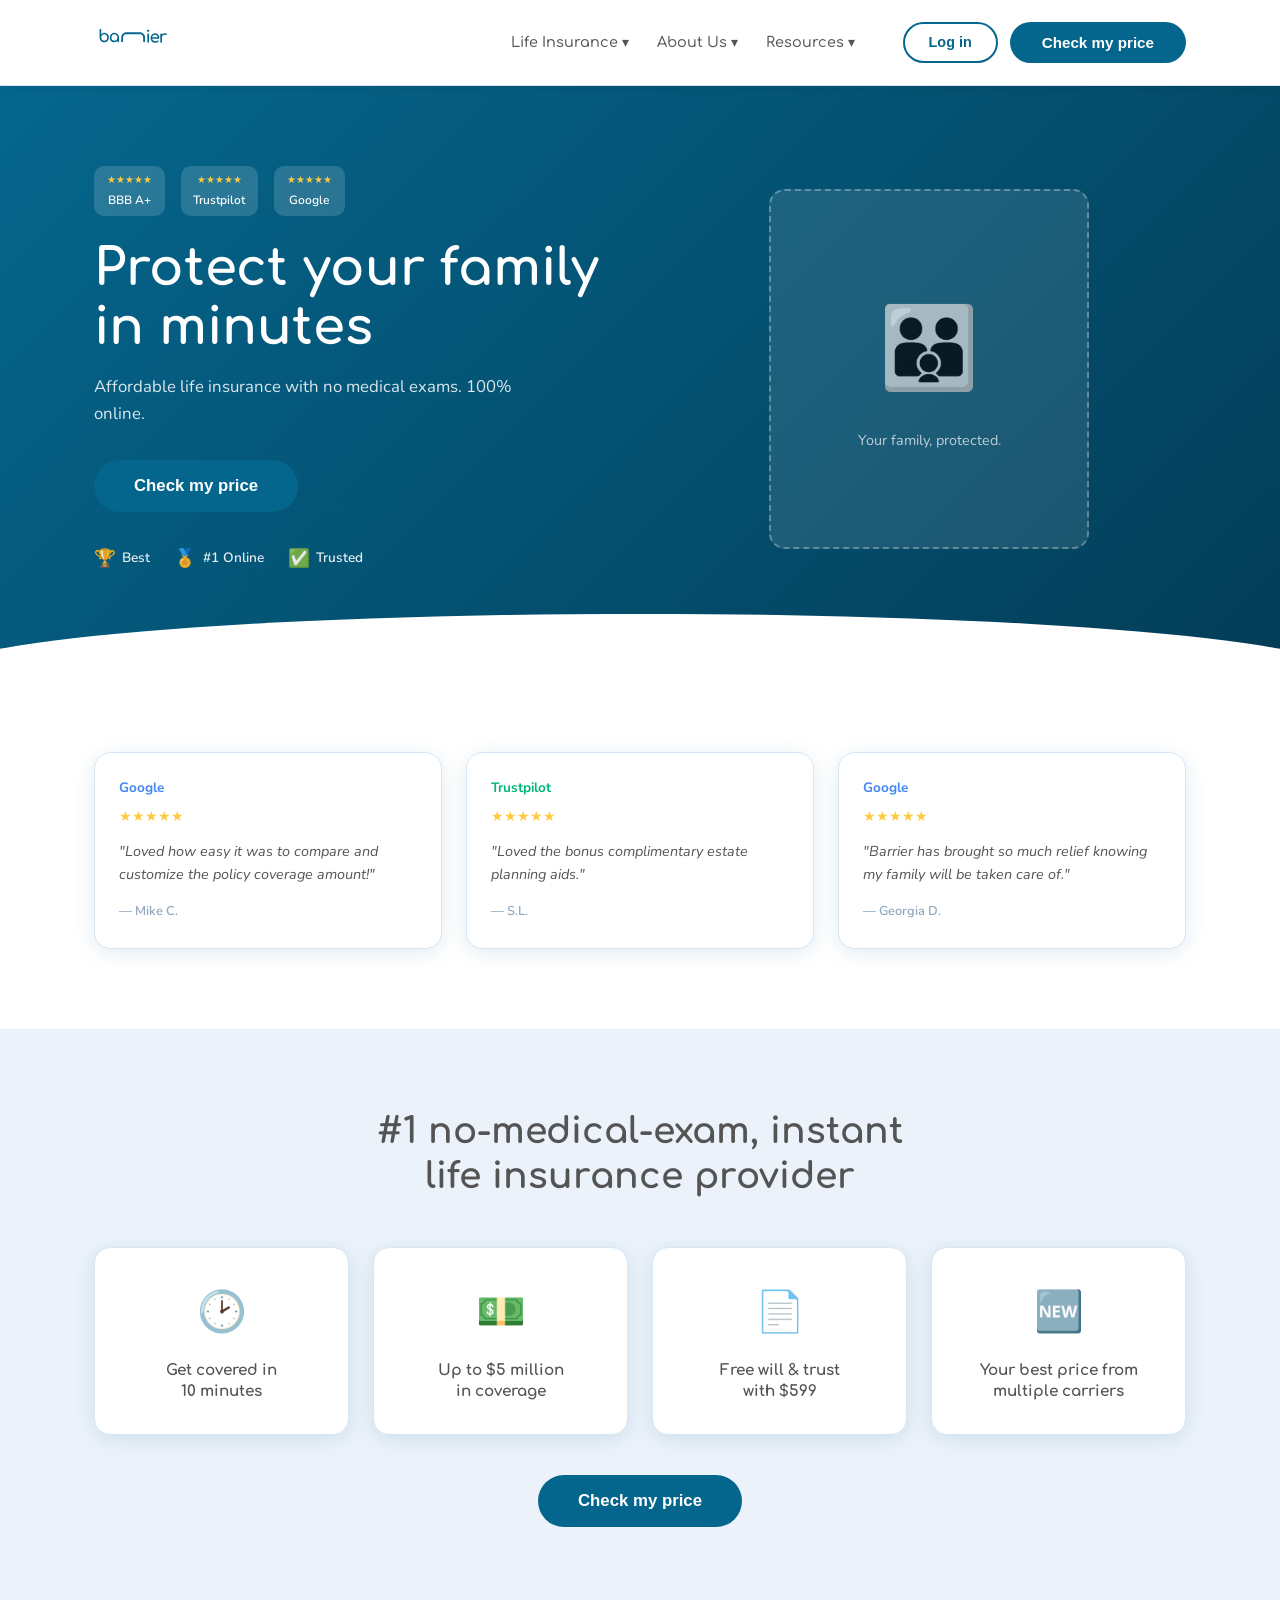
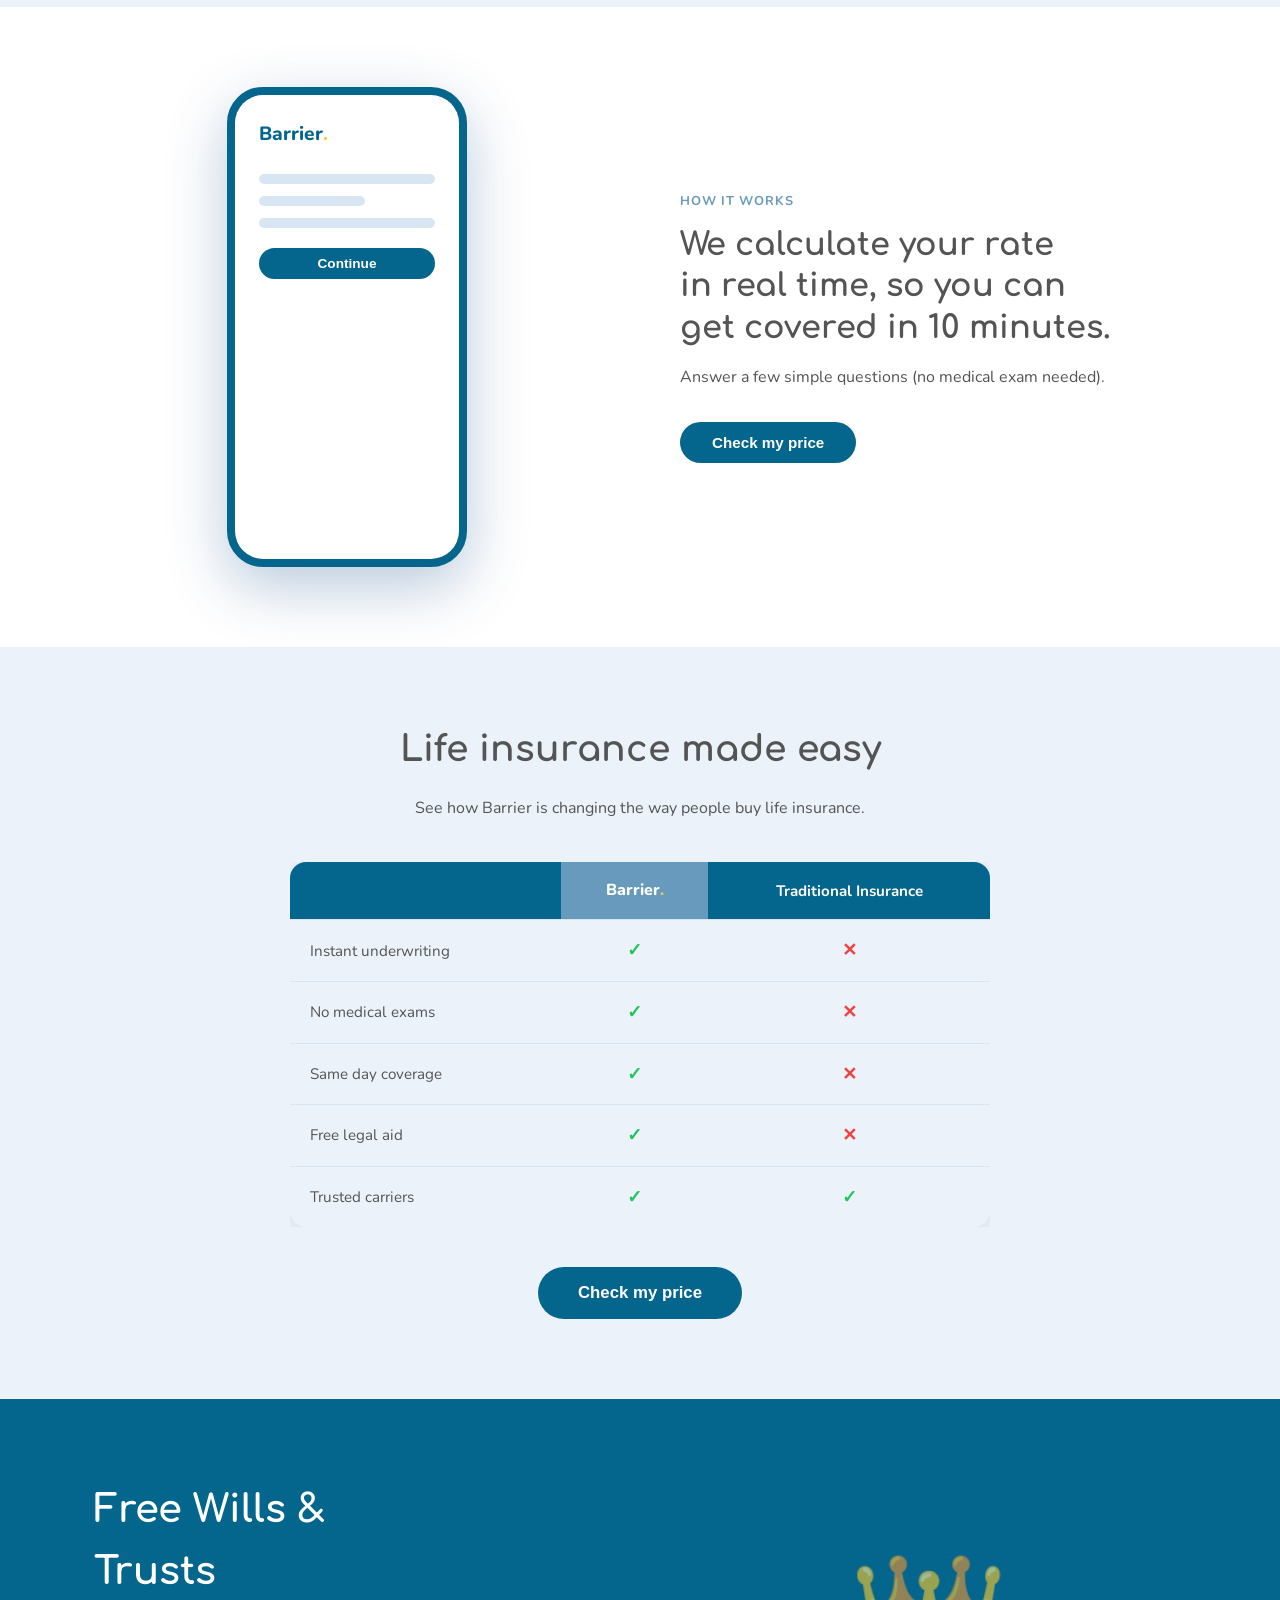
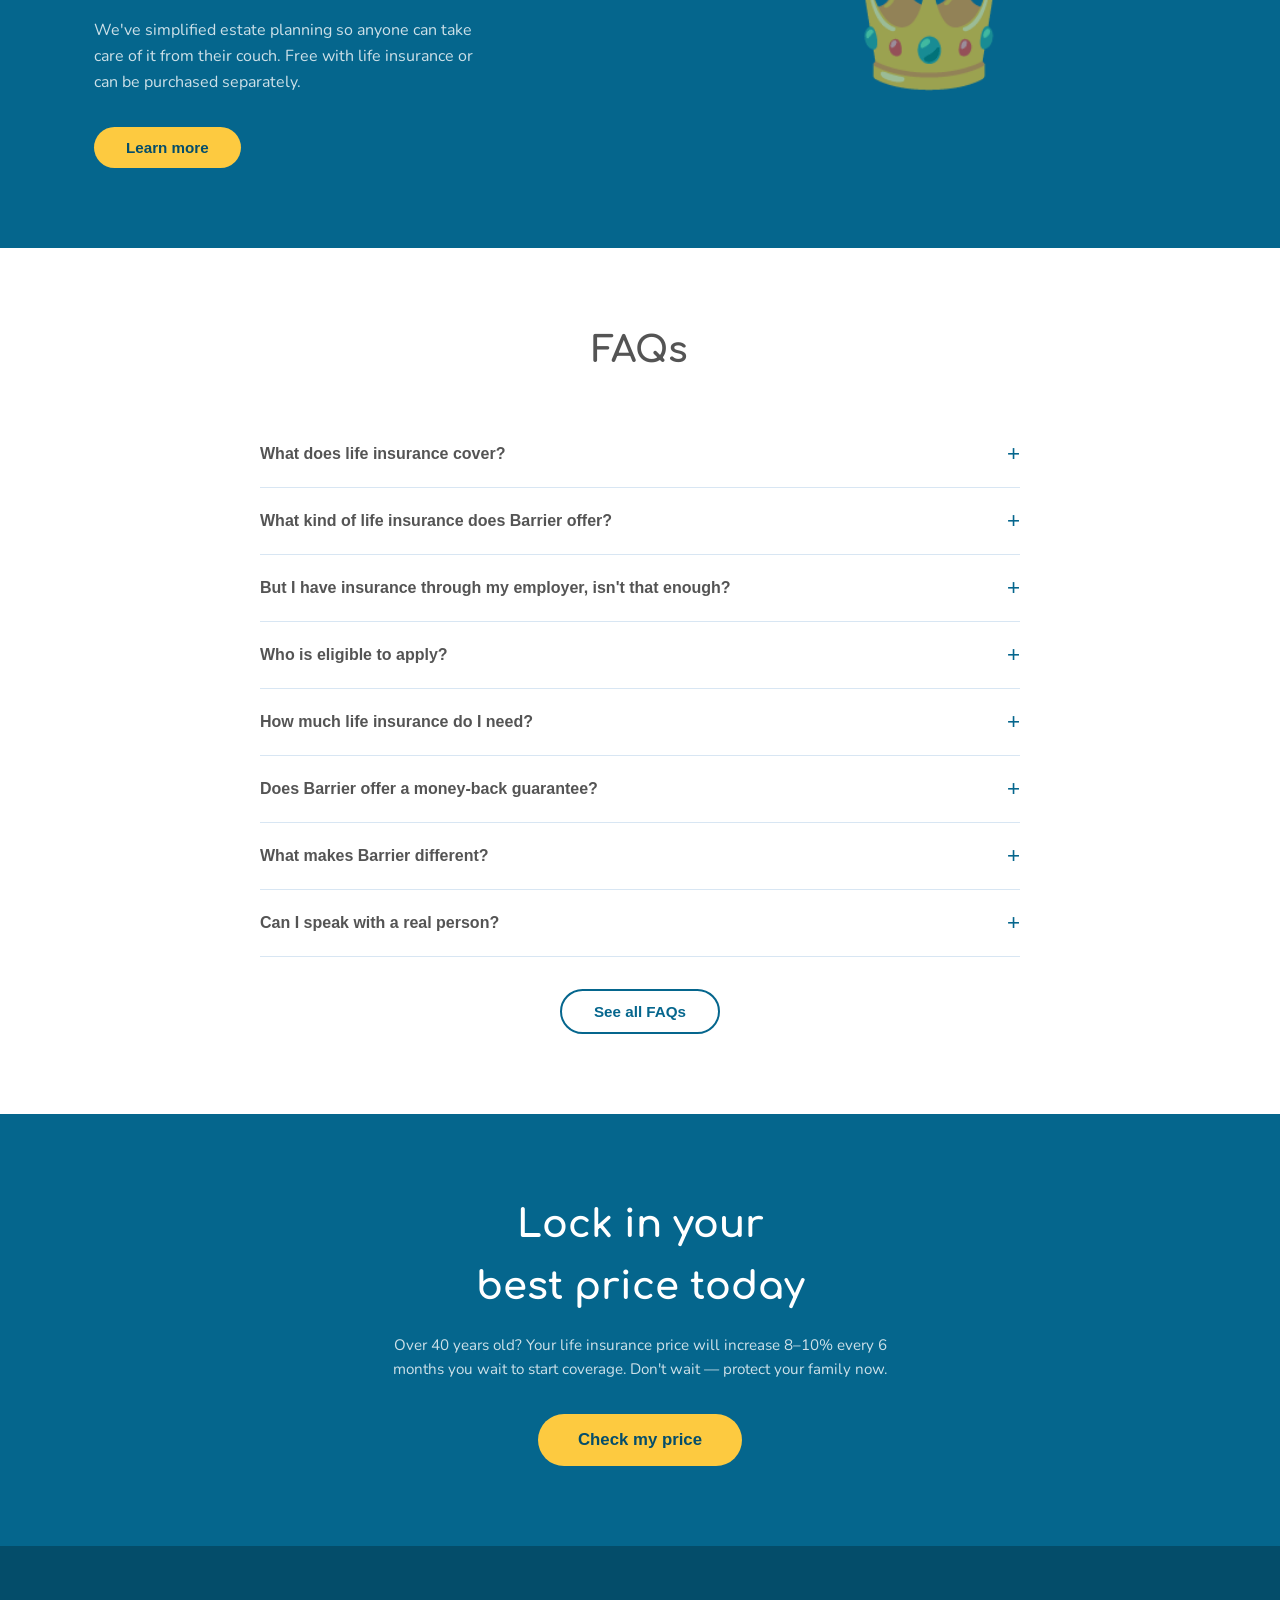
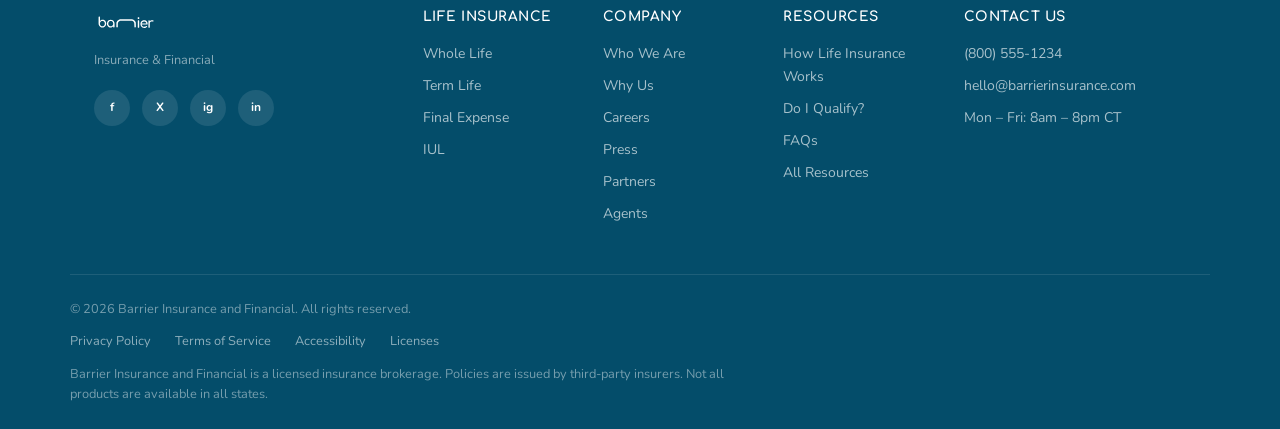
==== index.html @ 15a0f5d9 "Initial commit — Barrier Insurance site with all 4 life insurance pages" ====
<!DOCTYPE html>
<html lang="en">
<head>
  <meta charset="UTF-8" />
  <meta name="viewport" content="width=device-width, initial-scale=1.0" />
  <title>Barrier Insurance and Financial</title>
  <link rel="stylesheet" href="styles.css" />
  <link href="https://fonts.googleapis.com/css2?family=Comfortaa:wght@400;500;600;700&family=Nunito:wght@300;400;500;600;700;800&display=swap" rel="stylesheet" />
</head>
<body>

  <!-- NAV -->
  <header class="nav-wrapper">
    <nav class="nav container">
      <a href="#" class="nav-logo">
        <img src="logo.svg" alt="Barrier Insurance and Financial" class="logo-img" />
      </a>
      <ul class="nav-links">
        <li class="nav-dropdown">
          <a href="#">Life Insurance &#9662;</a>
          <ul class="dropdown-menu">
            <li><a href="whole-life.html">Whole Life</a></li>
            <li><a href="term-life.html">Term Life</a></li>
            <li><a href="final-expense.html">Final Expense</a></li>
            <li><a href="iul.html">IUL</a></li>
          </ul>
        </li>
        <li class="nav-dropdown">
          <a href="#">About Us &#9662;</a>
          <ul class="dropdown-menu">
            <li><a href="#">Who We Are</a></li>
            <li><a href="#">Why Us</a></li>
          </ul>
        </li>
        <li class="nav-dropdown">
          <a href="#">Resources &#9662;</a>
          <ul class="dropdown-menu">
            <li><a href="#">How Life Insurance Works</a></li>
            <li><a href="#">Do I Qualify?</a></li>
            <li><a href="#">All Resources</a></li>
          </ul>
        </li>
      </ul>
      <div class="nav-actions">
        <button class="btn-ghost">Log in</button>
        <button class="btn-primary">Check my price</button>
      </div>
      <button class="nav-hamburger" id="menuToggle" aria-label="Open menu">&#9776;</button>
    </nav>
    <div class="mobile-menu" id="mobileMenu">
      <span class="mobile-section">Life Insurance</span>
      <a href="whole-life.html" class="mobile-sub">Whole Life</a>
      <a href="term-life.html" class="mobile-sub">Term Life</a>
      <a href="final-expense.html" class="mobile-sub">Final Expense</a>
      <a href="iul.html" class="mobile-sub">IUL</a>
      <span class="mobile-section">About Us</span>
      <a href="#" class="mobile-sub">Who We Are</a>
      <a href="#" class="mobile-sub">Why Us</a>
      <span class="mobile-section">Resources</span>
      <a href="#" class="mobile-sub">How Life Insurance Works</a>
      <a href="#" class="mobile-sub">Do I Qualify?</a>
      <a href="#" class="mobile-sub">All Resources</a>
      <a href="#" class="mobile-cta">Check my price</a>
    </div>
  </header>

  <!-- HERO -->
  <section class="hero">
    <div class="container hero-inner">
      <div class="hero-content">
        <div class="trust-badges">
          <div class="badge">
            <span class="badge-stars">&#9733;&#9733;&#9733;&#9733;&#9733;</span>
            <span class="badge-label">BBB A+</span>
          </div>
          <div class="badge">
            <span class="badge-stars">&#9733;&#9733;&#9733;&#9733;&#9733;</span>
            <span class="badge-label">Trustpilot</span>
          </div>
          <div class="badge">
            <span class="badge-stars">&#9733;&#9733;&#9733;&#9733;&#9733;</span>
            <span class="badge-label">Google</span>
          </div>
        </div>
        <h1 class="hero-headline">Protect your family<br />in minutes</h1>
        <p class="hero-sub">Affordable life insurance with no medical exams. 100% online.</p>
        <button class="btn-primary btn-large">Check my price</button>
        <div class="hero-awards">
          <div class="award-item">
            <span class="award-icon">&#127942;</span>
            <span>Best</span>
          </div>
          <div class="award-item">
            <span class="award-icon">&#127941;</span>
            <span>#1 Online</span>
          </div>
          <div class="award-item">
            <span class="award-icon">&#9989;</span>
            <span>Trusted</span>
          </div>
        </div>
      </div>
      <div class="hero-image">
        <div class="hero-img-placeholder">
          <div class="family-icon">&#128106;</div>
          <p>Your family, protected.</p>
        </div>
      </div>
    </div>
  </section>

  <!-- REVIEWS -->
  <section class="reviews section-padded">
    <div class="container reviews-grid">
      <div class="review-card">
        <div class="review-source google">Google</div>
        <div class="review-stars">&#9733;&#9733;&#9733;&#9733;&#9733;</div>
        <p class="review-text">"Loved how easy it was to compare and customize the policy coverage amount!"</p>
        <span class="reviewer">— Mike C.</span>
      </div>
      <div class="review-card">
        <div class="review-source trustpilot">Trustpilot</div>
        <div class="review-stars">&#9733;&#9733;&#9733;&#9733;&#9733;</div>
        <p class="review-text">"Loved the bonus complimentary estate planning aids."</p>
        <span class="reviewer">— S.L.</span>
      </div>
      <div class="review-card">
        <div class="review-source google">Google</div>
        <div class="review-stars">&#9733;&#9733;&#9733;&#9733;&#9733;</div>
        <p class="review-text">"Barrier has brought so much relief knowing my family will be taken care of."</p>
        <span class="reviewer">— Georgia D.</span>
      </div>
    </div>
  </section>

  <!-- VALUE PROP -->
  <section class="value-prop section-padded bg-light">
    <div class="container text-center">
      <h2 class="section-headline">#1 no-medical-exam, instant<br />life insurance provider</h2>
      <div class="features-grid">
        <div class="feature-card">
          <div class="feature-icon">&#128337;</div>
          <h3>Get covered in<br />10 minutes</h3>
        </div>
        <div class="feature-card">
          <div class="feature-icon">&#128181;</div>
          <h3>Up to $5 million<br />in coverage</h3>
        </div>
        <div class="feature-card">
          <div class="feature-icon">&#128196;</div>
          <h3>Free will &amp; trust<br />with $599</h3>
        </div>
        <div class="feature-card">
          <div class="feature-icon">&#127381;</div>
          <h3>Your best price from<br />multiple carriers</h3>
        </div>
      </div>
      <button class="btn-primary btn-large">Check my price</button>
    </div>
  </section>

  <!-- HOW IT WORKS -->
  <section class="how-it-works section-padded">
    <div class="container how-inner">
      <div class="phone-mockup">
        <div class="phone-frame">
          <div class="phone-screen">
            <div class="phone-logo">Barrier<span>.</span></div>
            <div class="phone-form">
              <div class="form-line"></div>
              <div class="form-line short"></div>
              <div class="form-line"></div>
              <button class="phone-btn">Continue</button>
            </div>
          </div>
        </div>
      </div>
      <div class="how-content">
        <p class="how-label">How it works</p>
        <h2>We calculate your rate<br />in real time, so you can<br />get covered in 10 minutes.</h2>
        <p class="how-sub">Answer a few simple questions (no medical exam needed).</p>
        <button class="btn-primary">Check my price</button>
      </div>
    </div>
  </section>

  <!-- COMPARISON TABLE -->
  <section class="comparison section-padded bg-light">
    <div class="container text-center">
      <h2 class="section-headline">Life insurance made easy</h2>
      <p class="section-sub">See how Barrier is changing the way people buy life insurance.</p>
      <div class="table-wrapper">
        <table class="comparison-table">
          <thead>
            <tr>
              <th></th>
              <th class="col-barrier">
                <span class="table-logo">Barrier<span>.</span></span>
              </th>
              <th class="col-traditional">Traditional Insurance</th>
            </tr>
          </thead>
          <tbody>
            <tr>
              <td>Instant underwriting</td>
              <td><span class="check yes">&#10003;</span></td>
              <td><span class="check no">&#10005;</span></td>
            </tr>
            <tr>
              <td>No medical exams</td>
              <td><span class="check yes">&#10003;</span></td>
              <td><span class="check no">&#10005;</span></td>
            </tr>
            <tr>
              <td>Same day coverage</td>
              <td><span class="check yes">&#10003;</span></td>
              <td><span class="check no">&#10005;</span></td>
            </tr>
            <tr>
              <td>Free legal aid</td>
              <td><span class="check yes">&#10003;</span></td>
              <td><span class="check no">&#10005;</span></td>
            </tr>
            <tr>
              <td>Trusted carriers</td>
              <td><span class="check yes">&#10003;</span></td>
              <td><span class="check yes">&#10003;</span></td>
            </tr>
          </tbody>
        </table>
      </div>
      <button class="btn-primary btn-large">Check my price</button>
    </div>
  </section>

  <!-- FREE WILLS & TRUSTS -->
  <section class="wills section-padded bg-dark">
    <div class="container wills-inner">
      <div class="wills-content">
        <h2>Free Wills &amp;<br />Trusts</h2>
        <p>We've simplified estate planning so anyone can take care of it from their couch. Free with life insurance or can be purchased separately.</p>
        <button class="btn-yellow">Learn more</button>
      </div>
      <div class="wills-image">
        <div class="wills-img-placeholder">&#128081;</div>
      </div>
    </div>
  </section>

  <!-- FAQ -->
  <section class="faq section-padded">
    <div class="container">
      <h2 class="section-headline text-center">FAQs</h2>
      <div class="faq-list">
        <div class="faq-item">
          <button class="faq-question" aria-expanded="false">
            What does life insurance cover?
            <span class="faq-icon">+</span>
          </button>
          <div class="faq-answer">
            <p>Life insurance provides a death benefit to your beneficiaries if you pass away during the policy term. It can cover expenses like mortgage payments, childcare, education, and everyday living costs.</p>
          </div>
        </div>
        <div class="faq-item">
          <button class="faq-question" aria-expanded="false">
            What kind of life insurance does Barrier offer?
            <span class="faq-icon">+</span>
          </button>
          <div class="faq-answer">
            <p>Barrier offers term life insurance policies through multiple trusted carriers, giving you competitive rates with no medical exam required.</p>
          </div>
        </div>
        <div class="faq-item">
          <button class="faq-question" aria-expanded="false">
            But I have insurance through my employer, isn't that enough?
            <span class="faq-icon">+</span>
          </button>
          <div class="faq-answer">
            <p>Employer-provided life insurance is a great benefit, but it's typically only 1–2x your salary, which often isn't enough. It also doesn't follow you if you change jobs.</p>
          </div>
        </div>
        <div class="faq-item">
          <button class="faq-question" aria-expanded="false">
            Who is eligible to apply?
            <span class="faq-icon">+</span>
          </button>
          <div class="faq-answer">
            <p>U.S. residents between the ages of 20 and 65 are generally eligible to apply. Eligibility may vary depending on the carrier and state.</p>
          </div>
        </div>
        <div class="faq-item">
          <button class="faq-question" aria-expanded="false">
            How much life insurance do I need?
            <span class="faq-icon">+</span>
          </button>
          <div class="faq-answer">
            <p>A common rule of thumb is 10–12x your annual income. However, your specific needs depend on your debts, dependents, and financial goals. Our tool helps you calculate the right amount.</p>
          </div>
        </div>
        <div class="faq-item">
          <button class="faq-question" aria-expanded="false">
            Does Barrier offer a money-back guarantee?
            <span class="faq-icon">+</span>
          </button>
          <div class="faq-answer">
            <p>Yes. Most policies include a 30-day free look period. If you're not satisfied, you can cancel for a full refund of any premiums paid.</p>
          </div>
        </div>
        <div class="faq-item">
          <button class="faq-question" aria-expanded="false">
            What makes Barrier different?
            <span class="faq-icon">+</span>
          </button>
          <div class="faq-answer">
            <p>We're an independent brokerage, which means we shop multiple carriers to find you the best rate — not just one company's offering. We also provide free wills and estate planning resources.</p>
          </div>
        </div>
        <div class="faq-item">
          <button class="faq-question" aria-expanded="false">
            Can I speak with a real person?
            <span class="faq-icon">+</span>
          </button>
          <div class="faq-answer">
            <p>Absolutely. Our licensed agents are available by phone, email, or chat to walk you through your options at no cost.</p>
          </div>
        </div>
      </div>
      <div class="text-center" style="margin-top:2rem">
        <button class="btn-outline">See all FAQs</button>
      </div>
    </div>
  </section>

  <!-- FINAL CTA -->
  <section class="final-cta section-padded bg-dark">
    <div class="container text-center">
      <h2>Lock in your<br />best price today</h2>
      <p>Over 40 years old? Your life insurance price will increase 8–10% every 6 months you wait to start coverage. Don't wait — protect your family now.</p>
      <button class="btn-yellow btn-large">Check my price</button>
    </div>
  </section>

  <!-- FOOTER -->
  <footer class="footer">
    <div class="container footer-grid">
      <div class="footer-col footer-brand">
        <img src="logo.svg" alt="Barrier Insurance and Financial" class="footer-logo" />
        <p class="footer-tagline">Insurance &amp; Financial</p>
        <div class="footer-social">
          <a href="#" aria-label="Facebook">f</a>
          <a href="#" aria-label="Twitter">X</a>
          <a href="#" aria-label="Instagram">ig</a>
          <a href="#" aria-label="LinkedIn">in</a>
        </div>
      </div>
      <div class="footer-col">
        <h4>Life Insurance</h4>
        <ul>
          <li><a href="whole-life.html">Whole Life</a></li>
          <li><a href="term-life.html">Term Life</a></li>
          <li><a href="final-expense.html">Final Expense</a></li>
          <li><a href="iul.html">IUL</a></li>
        </ul>
      </div>
      <div class="footer-col">
        <h4>Company</h4>
        <ul>
          <li><a href="#">Who We Are</a></li>
          <li><a href="#">Why Us</a></li>
          <li><a href="#">Careers</a></li>
          <li><a href="#">Press</a></li>
          <li><a href="#">Partners</a></li>
          <li><a href="#">Agents</a></li>
        </ul>
      </div>
      <div class="footer-col">
        <h4>Resources</h4>
        <ul>
          <li><a href="#">How Life Insurance Works</a></li>
          <li><a href="#">Do I Qualify?</a></li>
          <li><a href="#">FAQs</a></li>
          <li><a href="#">All Resources</a></li>
        </ul>
      </div>
      <div class="footer-col">
        <h4>Contact Us</h4>
        <ul>
          <li><a href="tel:+18005551234">(800) 555-1234</a></li>
          <li><a href="mailto:hello@barrierinsurance.com">hello@barrierinsurance.com</a></li>
          <li>Mon – Fri: 8am – 8pm CT</li>
        </ul>
      </div>
    </div>
    <div class="footer-legal container">
      <p>&copy; 2026 Barrier Insurance and Financial. All rights reserved.</p>
      <div class="footer-legal-links">
        <a href="#">Privacy Policy</a>
        <a href="#">Terms of Service</a>
        <a href="#">Accessibility</a>
        <a href="#">Licenses</a>
      </div>
      <p class="legal-disclaimer">Barrier Insurance and Financial is a licensed insurance brokerage. Policies are issued by third-party insurers. Not all products are available in all states.</p>
    </div>
  </footer>

  <script src="script.js"></script>
</body>
</html>
---- styles.css ----
/* ============================================================
   BARRIER INSURANCE & FINANCIAL — Main Stylesheet
   Colors: Blue (#1B4F8A primary), Yellow (#F5C200 accent)
   Replace hex values below once final brand colors are confirmed
   ============================================================ */

:root {
  --blue-primary: #05668d;   /* dark teal — primary brand blue */
  --blue-light:   #689abd;   /* medium blue — secondary/accents */
  --blue-dark:    #044d6a;   /* darkened teal for hover states */
  --yellow:       #fdca40;   /* brand gold/yellow */
  --yellow-dark:  #e0b030;   /* darkened yellow for hover */
  --charcoal:     #545454;   /* body text / dark UI elements */
  --white:        #FFFFFF;
  --off-white:    #ebf2fa;   /* brand light background */
  --gray-light:   #d8e6f3;
  --gray-mid:     #8fa8c0;
  --text-dark:    #545454;   /* use brand charcoal for headings */
  --text-body:    #545454;
  --shadow:       0 4px 20px rgba(5,102,141,0.12);
  --radius:       10px;
  --radius-lg:    16px;
}

*, *::before, *::after { box-sizing: border-box; margin: 0; padding: 0; }

html { scroll-behavior: smooth; }

body {
  font-family: 'Nunito', sans-serif;
  color: var(--text-dark);
  background: var(--white);
  line-height: 1.6;
}

h1, h2, h3, h4, h5, h6,
.logo-text, .hero-headline, .section-headline,
.how-content h2, .wills-content h2, .final-cta h2,
.nav-links a, .feature-card h3 {
  font-family: 'Comfortaa', sans-serif;
}

.container {
  max-width: 1140px;
  margin: 0 auto;
  padding: 0 1.5rem;
}

.section-padded { padding: 80px 0; }
.text-center { text-align: center; }
.bg-light { background: var(--off-white); }
.bg-dark  { background: var(--blue-primary); color: var(--white); }

/* ---- BUTTONS ---- */
.btn-primary {
  background: var(--blue-primary);
  color: var(--white);
  border: none;
  border-radius: 50px;
  padding: 0.75rem 2rem;
  font-size: 0.95rem;
  font-weight: 600;
  cursor: pointer;
  transition: background 0.2s, transform 0.1s;
}
.btn-primary:hover { background: var(--blue-dark); transform: translateY(-1px); }

.btn-yellow {
  background: var(--yellow);
  color: var(--blue-dark);
  border: none;
  border-radius: 50px;
  padding: 0.75rem 2rem;
  font-size: 0.95rem;
  font-weight: 700;
  cursor: pointer;
  transition: background 0.2s, transform 0.1s;
}
.btn-yellow:hover { background: var(--yellow-dark); transform: translateY(-1px); }

.btn-ghost {
  background: transparent;
  color: var(--blue-primary);
  border: 2px solid var(--blue-primary);
  border-radius: 50px;
  padding: 0.65rem 1.5rem;
  font-size: 0.9rem;
  font-weight: 600;
  cursor: pointer;
  transition: all 0.2s;
}
.btn-ghost:hover { background: var(--blue-primary); color: var(--white); }

.btn-outline {
  background: transparent;
  color: var(--blue-primary);
  border: 2px solid var(--blue-primary);
  border-radius: 50px;
  padding: 0.75rem 2rem;
  font-size: 0.95rem;
  font-weight: 600;
  cursor: pointer;
  transition: all 0.2s;
}
.btn-outline:hover { background: var(--blue-primary); color: var(--white); }

.btn-large { padding: 1rem 2.5rem; font-size: 1.05rem; }

/* ---- NAV ---- */
.nav-wrapper {
  position: sticky;
  top: 0;
  z-index: 100;
  background: var(--white);
  border-bottom: 1px solid var(--gray-light);
  box-shadow: 0 2px 8px rgba(0,0,0,0.06);
}

.nav {
  display: flex;
  align-items: center;
  gap: 2rem;
  padding-top: 1rem;
  padding-bottom: 1rem;
}

.nav-logo { text-decoration: none; }

.logo-text {
  font-size: 1.5rem;
  font-weight: 800;
  color: var(--blue-primary);
  letter-spacing: -0.5px;
}
.logo-accent { color: var(--yellow); }
.logo-img {
  height: 44px;
  width: auto;
  /* SVG viewBox is wide; crop to just the logo content area */
  object-fit: contain;
}
.footer-logo {
  height: 36px;
  width: auto;
  /* Make white-on-dark visible: invert to white */
  filter: brightness(0) invert(1);
  margin-bottom: 0.5rem;
  display: block;
}

.nav-links {
  display: flex;
  list-style: none;
  gap: 1.75rem;
  margin-left: auto;
}
.nav-links a {
  text-decoration: none;
  color: var(--text-body);
  font-size: 0.9rem;
  font-weight: 500;
  transition: color 0.2s;
}
.nav-links a:hover { color: var(--blue-primary); }

/* Dropdown */
.nav-dropdown { position: relative; }
.dropdown-menu {
  display: none;
  position: absolute;
  top: calc(100% + 10px);
  left: 0;
  background: var(--white);
  border: 1px solid var(--gray-light);
  border-radius: var(--radius);
  box-shadow: 0 8px 24px rgba(5,102,141,0.12);
  min-width: 210px;
  list-style: none;
  padding: 0.5rem 0;
  z-index: 200;
}
.dropdown-menu li a {
  display: block;
  padding: 0.65rem 1.25rem;
  font-size: 0.875rem;
  color: var(--text-dark);
  white-space: nowrap;
}
.dropdown-menu li a:hover {
  background: var(--off-white);
  color: var(--blue-primary);
}
.nav-dropdown:hover .dropdown-menu { display: block; }

.nav-actions {
  display: flex;
  gap: 0.75rem;
  align-items: center;
  margin-left: 1rem;
}

.nav-hamburger {
  display: none;
  background: none;
  border: none;
  font-size: 1.5rem;
  cursor: pointer;
  color: var(--blue-primary);
  margin-left: auto;
}

.mobile-menu {
  display: none;
  flex-direction: column;
  background: var(--white);
  padding: 1rem 1.5rem;
  border-top: 1px solid var(--gray-light);
}
.mobile-menu.open { display: flex; }
.mobile-menu a {
  padding: 0.65rem 0;
  text-decoration: none;
  color: var(--text-dark);
  font-weight: 500;
  border-bottom: 1px solid var(--gray-light);
}
.mobile-section {
  display: block;
  padding: 0.75rem 0 0.25rem;
  font-size: 0.75rem;
  font-weight: 700;
  text-transform: uppercase;
  letter-spacing: 0.8px;
  color: var(--blue-primary);
}
.mobile-sub {
  padding-left: 0.75rem !important;
  font-size: 0.9rem !important;
  color: var(--charcoal) !important;
}
.mobile-menu .mobile-cta {
  background: var(--blue-primary);
  color: var(--white);
  text-align: center;
  border-radius: 50px;
  margin-top: 1rem;
  padding: 0.75rem;
  border-bottom: none;
}

/* ---- HERO ---- */
.hero {
  background: linear-gradient(135deg, var(--blue-primary) 0%, #033d57 100%);
  color: var(--white);
  padding: 80px 0 100px;
  position: relative;
  overflow: hidden;
}
.hero::after {
  content: '';
  position: absolute;
  bottom: -2px;
  left: 0; right: 0;
  height: 60px;
  background: var(--white);
  clip-path: ellipse(55% 100% at 50% 100%);
}

.hero-inner {
  display: grid;
  grid-template-columns: 1fr 1fr;
  gap: 4rem;
  align-items: center;
}

.trust-badges {
  display: flex;
  gap: 1rem;
  margin-bottom: 1.5rem;
}
.badge {
  background: rgba(255,255,255,0.15);
  border-radius: var(--radius);
  padding: 0.4rem 0.8rem;
  display: flex;
  flex-direction: column;
  align-items: center;
  font-size: 0.75rem;
}
.badge-stars { color: var(--yellow); font-size: 0.65rem; }
.badge-label { font-weight: 600; margin-top: 2px; }

.hero-headline {
  font-size: clamp(2rem, 4vw, 3.25rem);
  font-weight: 800;
  line-height: 1.15;
  margin-bottom: 1rem;
}
.hero-sub {
  font-size: 1.05rem;
  color: rgba(255,255,255,0.85);
  margin-bottom: 2rem;
  max-width: 420px;
}

.hero-awards {
  display: flex;
  gap: 1.5rem;
  margin-top: 2rem;
  flex-wrap: wrap;
}
.award-item {
  display: flex;
  align-items: center;
  gap: 0.4rem;
  font-size: 0.85rem;
  font-weight: 600;
  color: rgba(255,255,255,0.9);
}
.award-icon { font-size: 1.1rem; }

.hero-image { display: flex; justify-content: center; }
.hero-img-placeholder {
  width: 320px;
  height: 360px;
  background: rgba(255,255,255,0.1);
  border-radius: var(--radius-lg);
  display: flex;
  flex-direction: column;
  align-items: center;
  justify-content: center;
  border: 2px dashed rgba(255,255,255,0.3);
  gap: 1rem;
  color: rgba(255,255,255,0.7);
  font-size: 0.9rem;
}
.family-icon { font-size: 5rem; }

/* ---- REVIEWS ---- */
.reviews-grid {
  display: grid;
  grid-template-columns: repeat(3, 1fr);
  gap: 1.5rem;
}
.review-card {
  background: var(--white);
  border: 1px solid var(--gray-light);
  border-radius: var(--radius-lg);
  padding: 1.5rem;
  box-shadow: var(--shadow);
  transition: transform 0.2s;
}
.review-card:hover { transform: translateY(-3px); }

.review-source {
  font-size: 0.85rem;
  font-weight: 700;
  margin-bottom: 0.4rem;
}
.review-source.google { color: #4285F4; }
.review-source.trustpilot { color: #00B67A; }

.review-stars { color: var(--yellow); font-size: 0.9rem; margin-bottom: 0.75rem; }
.review-text { font-size: 0.9rem; color: var(--text-body); margin-bottom: 0.75rem; font-style: italic; }
.reviewer { font-size: 0.8rem; color: var(--gray-mid); font-weight: 600; }

/* ---- VALUE PROP ---- */
.section-headline {
  font-size: clamp(1.6rem, 3vw, 2.25rem);
  font-weight: 800;
  color: var(--text-dark);
  margin-bottom: 3rem;
  line-height: 1.25;
}
.section-sub {
  color: var(--text-body);
  font-size: 1rem;
  margin-bottom: 2.5rem;
  margin-top: -1.5rem;
}

.features-grid {
  display: grid;
  grid-template-columns: repeat(4, 1fr);
  gap: 1.5rem;
  margin-bottom: 2.5rem;
}
.feature-card {
  background: var(--white);
  border: 1px solid var(--gray-light);
  border-radius: var(--radius-lg);
  padding: 2rem 1.25rem;
  text-align: center;
  box-shadow: var(--shadow);
  transition: transform 0.2s, box-shadow 0.2s;
}
.feature-card:hover {
  transform: translateY(-4px);
  box-shadow: 0 8px 30px rgba(27,79,138,0.18);
}
.feature-icon { font-size: 2.5rem; margin-bottom: 1rem; }
.feature-card h3 { font-size: 0.95rem; font-weight: 700; color: var(--text-dark); line-height: 1.4; }

/* ---- HOW IT WORKS ---- */
.how-inner {
  display: grid;
  grid-template-columns: 1fr 1fr;
  gap: 5rem;
  align-items: center;
}

.phone-frame {
  width: 240px;
  height: 480px;
  background: var(--blue-dark);
  border-radius: 36px;
  border: 8px solid var(--blue-primary);
  display: flex;
  align-items: center;
  justify-content: center;
  margin: 0 auto;
  box-shadow: 0 20px 60px rgba(27,79,138,0.3);
}
.phone-screen {
  width: 100%;
  height: 100%;
  background: var(--white);
  border-radius: 28px;
  padding: 1.5rem;
  display: flex;
  flex-direction: column;
  gap: 1rem;
}
.phone-logo {
  font-size: 1.2rem;
  font-weight: 800;
  color: var(--blue-primary);
}
.phone-logo span { color: var(--yellow); }

.phone-form { display: flex; flex-direction: column; gap: 0.75rem; margin-top: 0.5rem; }
.form-line {
  height: 10px;
  background: var(--gray-light);
  border-radius: 6px;
  width: 100%;
}
.form-line.short { width: 60%; }
.phone-btn {
  background: var(--blue-primary);
  color: var(--white);
  border: none;
  border-radius: 50px;
  padding: 0.5rem;
  font-size: 0.85rem;
  font-weight: 600;
  cursor: default;
  margin-top: 0.5rem;
}

.how-label {
  font-size: 0.8rem;
  font-weight: 700;
  text-transform: uppercase;
  letter-spacing: 1px;
  color: var(--blue-light);
  margin-bottom: 0.75rem;
}
.how-content h2 {
  font-size: clamp(1.4rem, 2.5vw, 2rem);
  font-weight: 800;
  line-height: 1.3;
  color: var(--text-dark);
  margin-bottom: 1rem;
}
.how-sub {
  color: var(--text-body);
  margin-bottom: 2rem;
}

/* ---- COMPARISON TABLE ---- */
.table-wrapper {
  max-width: 700px;
  margin: 0 auto 2.5rem;
  overflow-x: auto;
}
.comparison-table {
  width: 100%;
  border-collapse: collapse;
  border-radius: var(--radius-lg);
  overflow: hidden;
  box-shadow: var(--shadow);
}
.comparison-table th, .comparison-table td {
  padding: 1rem 1.25rem;
  text-align: center;
  border-bottom: 1px solid var(--gray-light);
}
.comparison-table th { background: var(--blue-primary); color: var(--white); font-weight: 700; font-size: 0.95rem; }
.comparison-table td:first-child { text-align: left; color: var(--text-body); font-size: 0.95rem; }
.comparison-table tr:last-child td { border-bottom: none; }
.comparison-table tr:nth-child(even) { background: var(--off-white); }

.col-barrier { background: var(--blue-light) !important; }
.table-logo { font-weight: 800; font-size: 1rem; }
.table-logo span { color: var(--yellow); }

.check { font-size: 1.1rem; font-weight: 700; }
.check.yes { color: #22C55E; }
.check.no  { color: #EF4444; }

/* ---- WILLS ---- */
.wills-inner {
  display: grid;
  grid-template-columns: 1fr 1fr;
  gap: 4rem;
  align-items: center;
}
.wills-content h2 {
  font-size: clamp(1.75rem, 3vw, 2.5rem);
  font-weight: 800;
  margin-bottom: 1rem;
}
.wills-content p { color: rgba(255,255,255,0.8); margin-bottom: 2rem; max-width: 400px; }
.wills-img-placeholder {
  font-size: 8rem;
  text-align: center;
  opacity: 0.6;
}

/* ---- FAQ ---- */
.faq-list { max-width: 760px; margin: 0 auto; }
.faq-item {
  border-bottom: 1px solid var(--gray-light);
}
.faq-question {
  width: 100%;
  text-align: left;
  background: none;
  border: none;
  padding: 1.25rem 0;
  font-size: 1rem;
  font-weight: 600;
  color: var(--text-dark);
  cursor: pointer;
  display: flex;
  justify-content: space-between;
  align-items: center;
  transition: color 0.2s;
}
.faq-question:hover { color: var(--blue-primary); }
.faq-icon {
  font-size: 1.4rem;
  font-weight: 300;
  color: var(--blue-primary);
  transition: transform 0.3s;
  flex-shrink: 0;
}
.faq-question[aria-expanded="true"] .faq-icon { transform: rotate(45deg); }
.faq-answer {
  max-height: 0;
  overflow: hidden;
  transition: max-height 0.3s ease, padding 0.3s;
}
.faq-answer.open {
  max-height: 200px;
  padding-bottom: 1.25rem;
}
.faq-answer p { color: var(--text-body); font-size: 0.95rem; }

/* ---- FINAL CTA ---- */
.final-cta h2 {
  font-size: clamp(1.75rem, 3vw, 2.5rem);
  font-weight: 800;
  margin-bottom: 1rem;
}
.final-cta p {
  color: rgba(255,255,255,0.8);
  max-width: 540px;
  margin: 0 auto 2rem;
  font-size: 0.95rem;
}

/* ---- FOOTER ---- */
.footer {
  background: var(--blue-dark);
  color: rgba(255,255,255,0.75);
  padding: 60px 0 0;
}
.footer-grid {
  display: grid;
  grid-template-columns: 2fr 1fr 1fr 1fr 1.5fr;
  gap: 2rem;
  padding-bottom: 3rem;
}
.footer-brand .logo-text { font-size: 1.4rem; display: block; margin-bottom: 0.4rem; }
.footer-tagline { font-size: 0.8rem; margin-bottom: 1.25rem; opacity: 0.7; }

.footer-social { display: flex; gap: 0.75rem; }
.footer-social a {
  width: 36px; height: 36px;
  background: rgba(255,255,255,0.1);
  border-radius: 50%;
  display: flex; align-items: center; justify-content: center;
  text-decoration: none;
  color: var(--white);
  font-size: 0.75rem;
  font-weight: 700;
  transition: background 0.2s;
}
.footer-social a:hover { background: var(--yellow); color: var(--blue-dark); }

.footer-col h4 {
  color: var(--white);
  font-size: 0.85rem;
  font-weight: 700;
  text-transform: uppercase;
  letter-spacing: 0.5px;
  margin-bottom: 1rem;
}
.footer-col ul { list-style: none; display: flex; flex-direction: column; gap: 0.6rem; }
.footer-col ul li, .footer-col ul a {
  font-size: 0.875rem;
  color: rgba(255,255,255,0.65);
  text-decoration: none;
  transition: color 0.2s;
}
.footer-col ul a:hover { color: var(--yellow); }

.footer-legal {
  border-top: 1px solid rgba(255,255,255,0.1);
  padding: 1.5rem 0;
  display: flex;
  flex-direction: column;
  gap: 0.75rem;
  font-size: 0.8rem;
  color: rgba(255,255,255,0.45);
}
.footer-legal-links { display: flex; gap: 1.5rem; flex-wrap: wrap; }
.footer-legal-links a { color: rgba(255,255,255,0.55); text-decoration: none; }
.footer-legal-links a:hover { color: var(--yellow); }
.legal-disclaimer { max-width: 700px; line-height: 1.6; }

/* ============================================================
   ARTICLE / INNER PAGES
   ============================================================ */

.breadcrumb {
  padding: 0.85rem 0;
  font-size: 0.8rem;
  color: var(--gray-mid);
  border-bottom: 1px solid var(--gray-light);
  background: var(--white);
}
.breadcrumb a { color: var(--blue-primary); text-decoration: none; }
.breadcrumb a:hover { text-decoration: underline; }
.breadcrumb .sep { margin: 0 0.4rem; }

.article-hero {
  background: var(--off-white);
  padding: 52px 0 0;
  overflow: hidden;
}
.article-hero-inner {
  display: grid;
  grid-template-columns: 1fr 1fr;
  gap: 3rem;
  align-items: end;
}
.article-hero-content { padding-bottom: 48px; }
.article-hero-content h1 {
  font-size: clamp(1.75rem, 3vw, 2.6rem);
  font-weight: 800;
  color: var(--text-dark);
  line-height: 1.2;
  margin-bottom: 0.85rem;
}
.article-hero-content p {
  font-size: 1rem;
  color: var(--text-body);
  max-width: 480px;
  line-height: 1.65;
}
.article-hero-img {
  height: 300px;
  background: linear-gradient(135deg, var(--blue-light) 0%, var(--blue-primary) 100%);
  border-radius: var(--radius-lg) var(--radius-lg) 0 0;
  display: flex;
  align-items: center;
  justify-content: center;
  font-size: 6rem;
}

.article-layout {
  display: grid;
  grid-template-columns: 260px 1fr;
  gap: 3rem;
  align-items: start;
  padding: 48px 0 80px;
}

.toc-sidebar { position: sticky; top: 80px; }
.toc-box {
  background: var(--off-white);
  border: 1px solid var(--gray-light);
  border-radius: var(--radius-lg);
  padding: 1.5rem;
}
.toc-box h4 {
  font-size: 0.75rem;
  font-weight: 700;
  text-transform: uppercase;
  letter-spacing: 0.9px;
  color: var(--blue-primary);
  margin-bottom: 1rem;
}
.toc-box ul { list-style: none; display: flex; flex-direction: column; gap: 0.4rem; }
.toc-box ul li a {
  font-size: 0.85rem;
  color: var(--text-body);
  text-decoration: none;
  line-height: 1.45;
  display: block;
  padding: 0.2rem 0;
  border-left: 2px solid transparent;
  padding-left: 0.6rem;
  transition: color 0.2s, border-color 0.2s;
}
.toc-box ul li a:hover { color: var(--blue-primary); border-left-color: var(--blue-primary); }

.article-content h2 {
  font-size: 1.5rem;
  font-weight: 800;
  color: var(--text-dark);
  margin: 2.75rem 0 1rem;
  scroll-margin-top: 90px;
  padding-top: 0.25rem;
}
.article-content h2:first-child { margin-top: 0; }
.article-content h3 {
  font-size: 1.05rem;
  font-weight: 700;
  color: var(--text-dark);
  margin: 1.75rem 0 0.6rem;
  scroll-margin-top: 90px;
}
.article-content p {
  color: var(--text-body);
  font-size: 0.95rem;
  margin-bottom: 1rem;
  line-height: 1.75;
}
.article-content ul, .article-content ol {
  padding-left: 1.5rem;
  margin-bottom: 1rem;
  color: var(--text-body);
  font-size: 0.95rem;
}
.article-content li { margin-bottom: 0.45rem; line-height: 1.65; }
.article-content strong { color: var(--text-dark); }

.article-cta {
  background: var(--blue-primary);
  color: var(--white);
  border-radius: var(--radius-lg);
  padding: 2rem 2.5rem;
  margin: 2.5rem 0;
  display: flex;
  align-items: center;
  justify-content: space-between;
  gap: 2rem;
}
.article-cta-text h3 { color: var(--white); font-size: 1.2rem; margin-bottom: 0.4rem; }
.article-cta-text p { color: rgba(255,255,255,0.85); font-size: 0.9rem; margin: 0; }

.pros-cons {
  display: grid;
  grid-template-columns: 1fr 1fr;
  gap: 1.25rem;
  margin: 1.5rem 0;
}
.pros-box, .cons-box {
  border-radius: var(--radius);
  padding: 1.25rem 1.5rem;
}
.pros-box { background: #f0fdf4; border: 1px solid #bbf7d0; }
.cons-box { background: #fef2f2; border: 1px solid #fecaca; }
.pros-box h4 { color: #15803d; margin-bottom: 0.75rem; font-size: 0.85rem; text-transform: uppercase; letter-spacing: 0.5px; }
.cons-box h4 { color: #b91c1c; margin-bottom: 0.75rem; font-size: 0.85rem; text-transform: uppercase; letter-spacing: 0.5px; }
.pros-box ul, .cons-box ul { list-style: none; padding: 0; font-size: 0.875rem; }
.pros-box li { padding-left: 1.2rem; position: relative; margin-bottom: 0.5rem; color: #166534; }
.pros-box li::before { content: "✓"; position: absolute; left: 0; color: #16a34a; font-weight: 700; }
.cons-box li { padding-left: 1.2rem; position: relative; margin-bottom: 0.5rem; color: #991b1b; }
.cons-box li::before { content: "✗"; position: absolute; left: 0; color: #dc2626; font-weight: 700; }

.estimate-widget {
  background: var(--off-white);
  border: 1px solid var(--gray-light);
  border-radius: var(--radius-lg);
  padding: 2rem;
  margin: 2.5rem 0;
}
.estimate-widget h3 { font-size: 1.2rem; margin-bottom: 1.5rem; color: var(--text-dark); }
.estimate-form {
  display: grid;
  grid-template-columns: repeat(4, 1fr) auto;
  gap: 1rem;
  align-items: end;
}
.estimate-field label {
  display: block;
  font-size: 0.75rem;
  font-weight: 700;
  color: var(--gray-mid);
  margin-bottom: 0.4rem;
  text-transform: uppercase;
  letter-spacing: 0.5px;
}
.estimate-field select, .estimate-field input {
  width: 100%;
  padding: 0.65rem 0.75rem;
  border: 1px solid var(--gray-light);
  border-radius: var(--radius);
  font-family: inherit;
  font-size: 0.9rem;
  color: var(--text-dark);
  background: var(--white);
}

.pricing-table {
  width: 100%;
  border-collapse: collapse;
  margin: 1.5rem 0;
  font-size: 0.875rem;
  border-radius: var(--radius-lg);
  overflow: hidden;
  box-shadow: var(--shadow);
}
.pricing-table th {
  background: var(--blue-primary);
  color: var(--white);
  padding: 0.875rem 1rem;
  text-align: center;
  font-weight: 700;
  font-size: 0.85rem;
}
.pricing-table th:first-child { text-align: left; }
.pricing-table td {
  padding: 0.75rem 1rem;
  text-align: center;
  border-bottom: 1px solid var(--gray-light);
  color: var(--text-body);
}
.pricing-table td:first-child { text-align: left; font-weight: 600; color: var(--text-dark); }
.pricing-table tr:nth-child(even) { background: var(--off-white); }
.pricing-table tr:last-child td { border-bottom: none; }
.pricing-table .col-highlight { background: #dbeafe !important; font-weight: 700; color: var(--blue-dark) !important; }

.related-articles { padding: 56px 0; background: var(--off-white); border-top: 1px solid var(--gray-light); }
.related-articles h3 { font-size: 1.1rem; font-weight: 700; margin-bottom: 1.5rem; color: var(--text-dark); }
.related-grid { display: grid; grid-template-columns: repeat(3, 1fr); gap: 1.25rem; }
.related-card {
  background: var(--white);
  border: 1px solid var(--gray-light);
  border-radius: var(--radius);
  padding: 1.25rem;
  text-decoration: none;
  color: var(--text-dark);
  transition: box-shadow 0.2s, transform 0.2s;
  display: block;
}
.related-card:hover { box-shadow: var(--shadow); transform: translateY(-2px); }
.related-card .tag {
  font-size: 0.7rem;
  font-weight: 700;
  text-transform: uppercase;
  color: var(--blue-primary);
  margin-bottom: 0.5rem;
  display: block;
  letter-spacing: 0.5px;
}
.related-card h4 { font-size: 0.9rem; font-weight: 700; line-height: 1.4; color: var(--text-dark); }

/* ============================================================
   RESPONSIVE
   ============================================================ */
@media (max-width: 1024px) {
  .features-grid { grid-template-columns: repeat(2, 1fr); }
  .footer-grid { grid-template-columns: 1fr 1fr 1fr; }
  .footer-brand { grid-column: 1 / -1; }
}

@media (max-width: 768px) {
  .section-padded { padding: 56px 0; }

  .nav-links, .nav-actions { display: none; }
  .nav-hamburger { display: block; }

  .hero-inner { grid-template-columns: 1fr; text-align: center; }
  .hero-image { display: none; }
  .hero-sub { margin: 0 auto 2rem; }
  .trust-badges { justify-content: center; }
  .hero-awards { justify-content: center; }

  .reviews-grid { grid-template-columns: 1fr; }
  .how-inner { grid-template-columns: 1fr; }
  .how-content { text-align: center; }
  .wills-inner { grid-template-columns: 1fr; text-align: center; }
  .wills-img-placeholder { display: none; }

  .footer-grid { grid-template-columns: 1fr 1fr; }
}

@media (max-width: 480px) {
  .features-grid { grid-template-columns: 1fr; }
  .footer-grid { grid-template-columns: 1fr; }
  .footer-legal-links { flex-direction: column; gap: 0.5rem; }
}

@media (max-width: 960px) {
  .article-layout { grid-template-columns: 1fr; }
  .toc-sidebar { position: static; }
  .article-hero-inner { grid-template-columns: 1fr; }
  .article-hero-img { display: none; }
  .pros-cons { grid-template-columns: 1fr; }
  .related-grid { grid-template-columns: 1fr 1fr; }
  .estimate-form { grid-template-columns: 1fr 1fr; }
  .article-cta { flex-direction: column; text-align: center; }
}

@media (max-width: 540px) {
  .estimate-form { grid-template-columns: 1fr; }
  .related-grid { grid-template-columns: 1fr; }
}
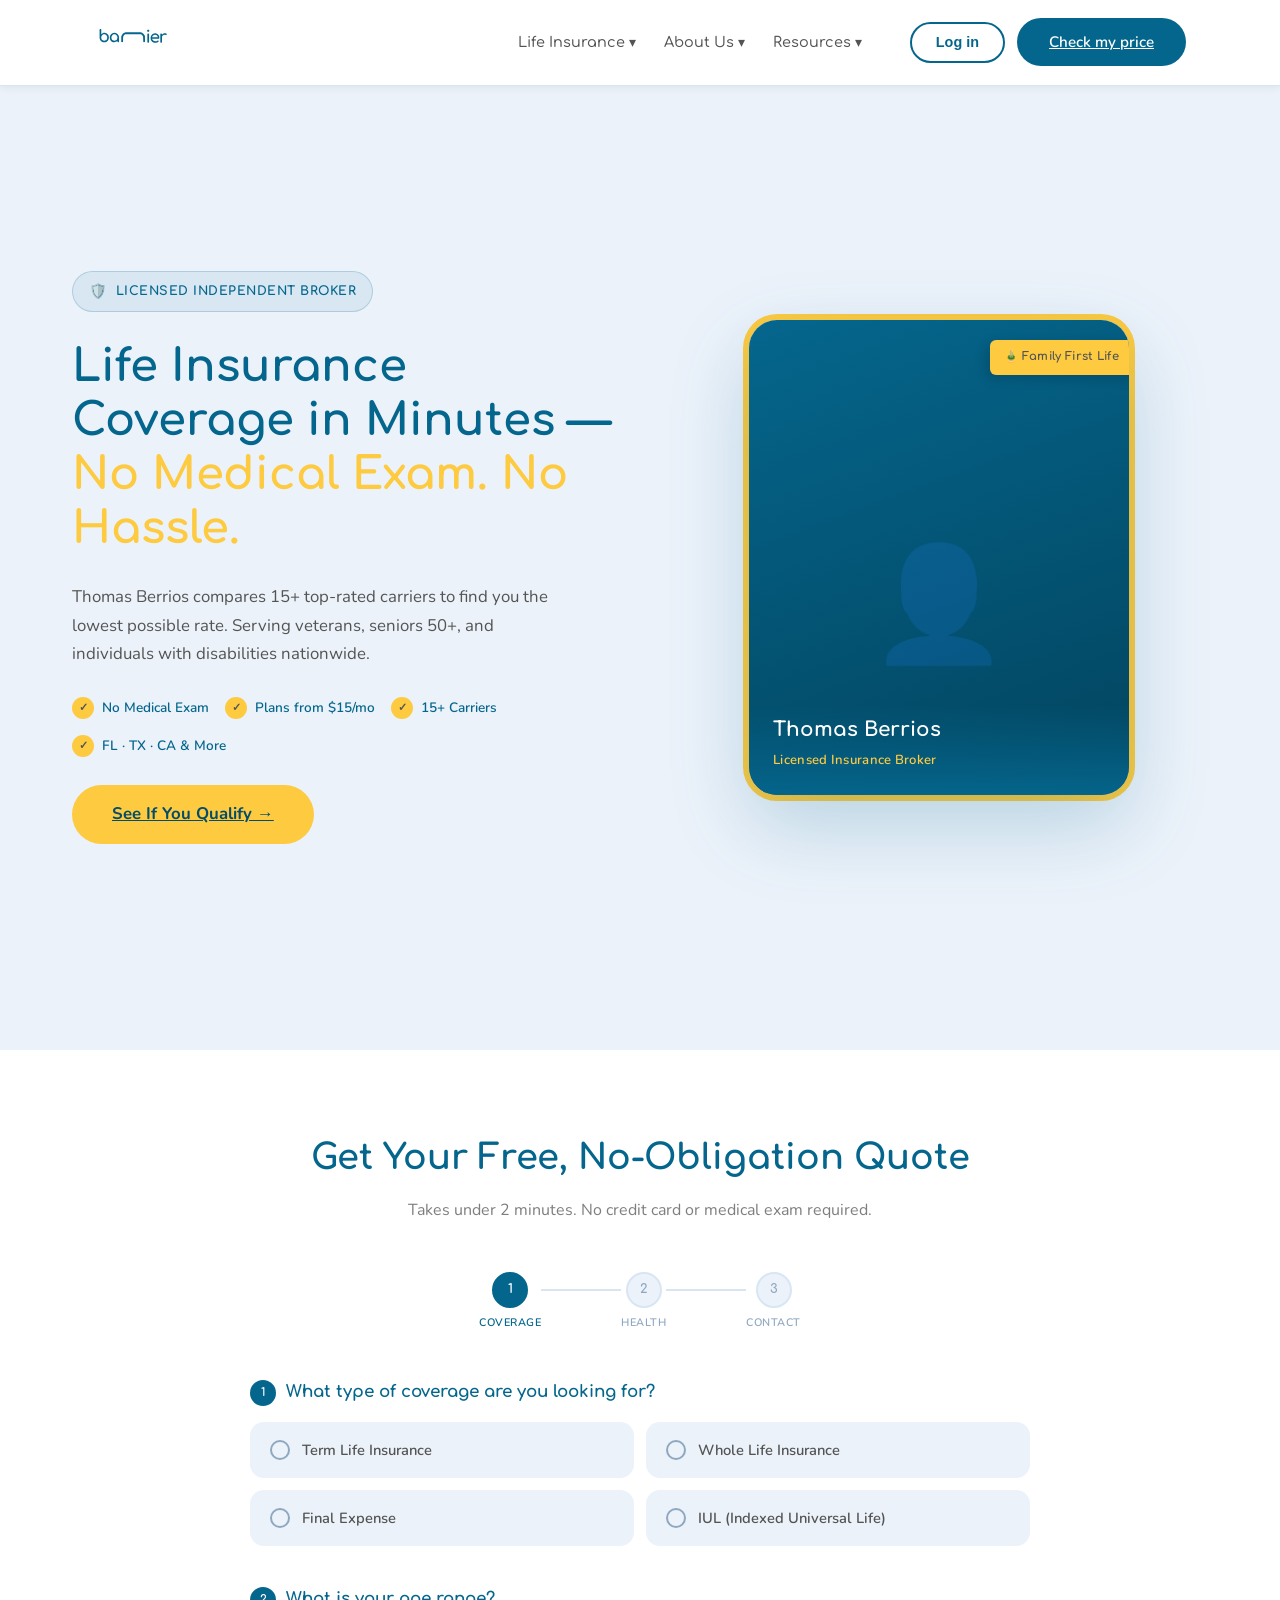
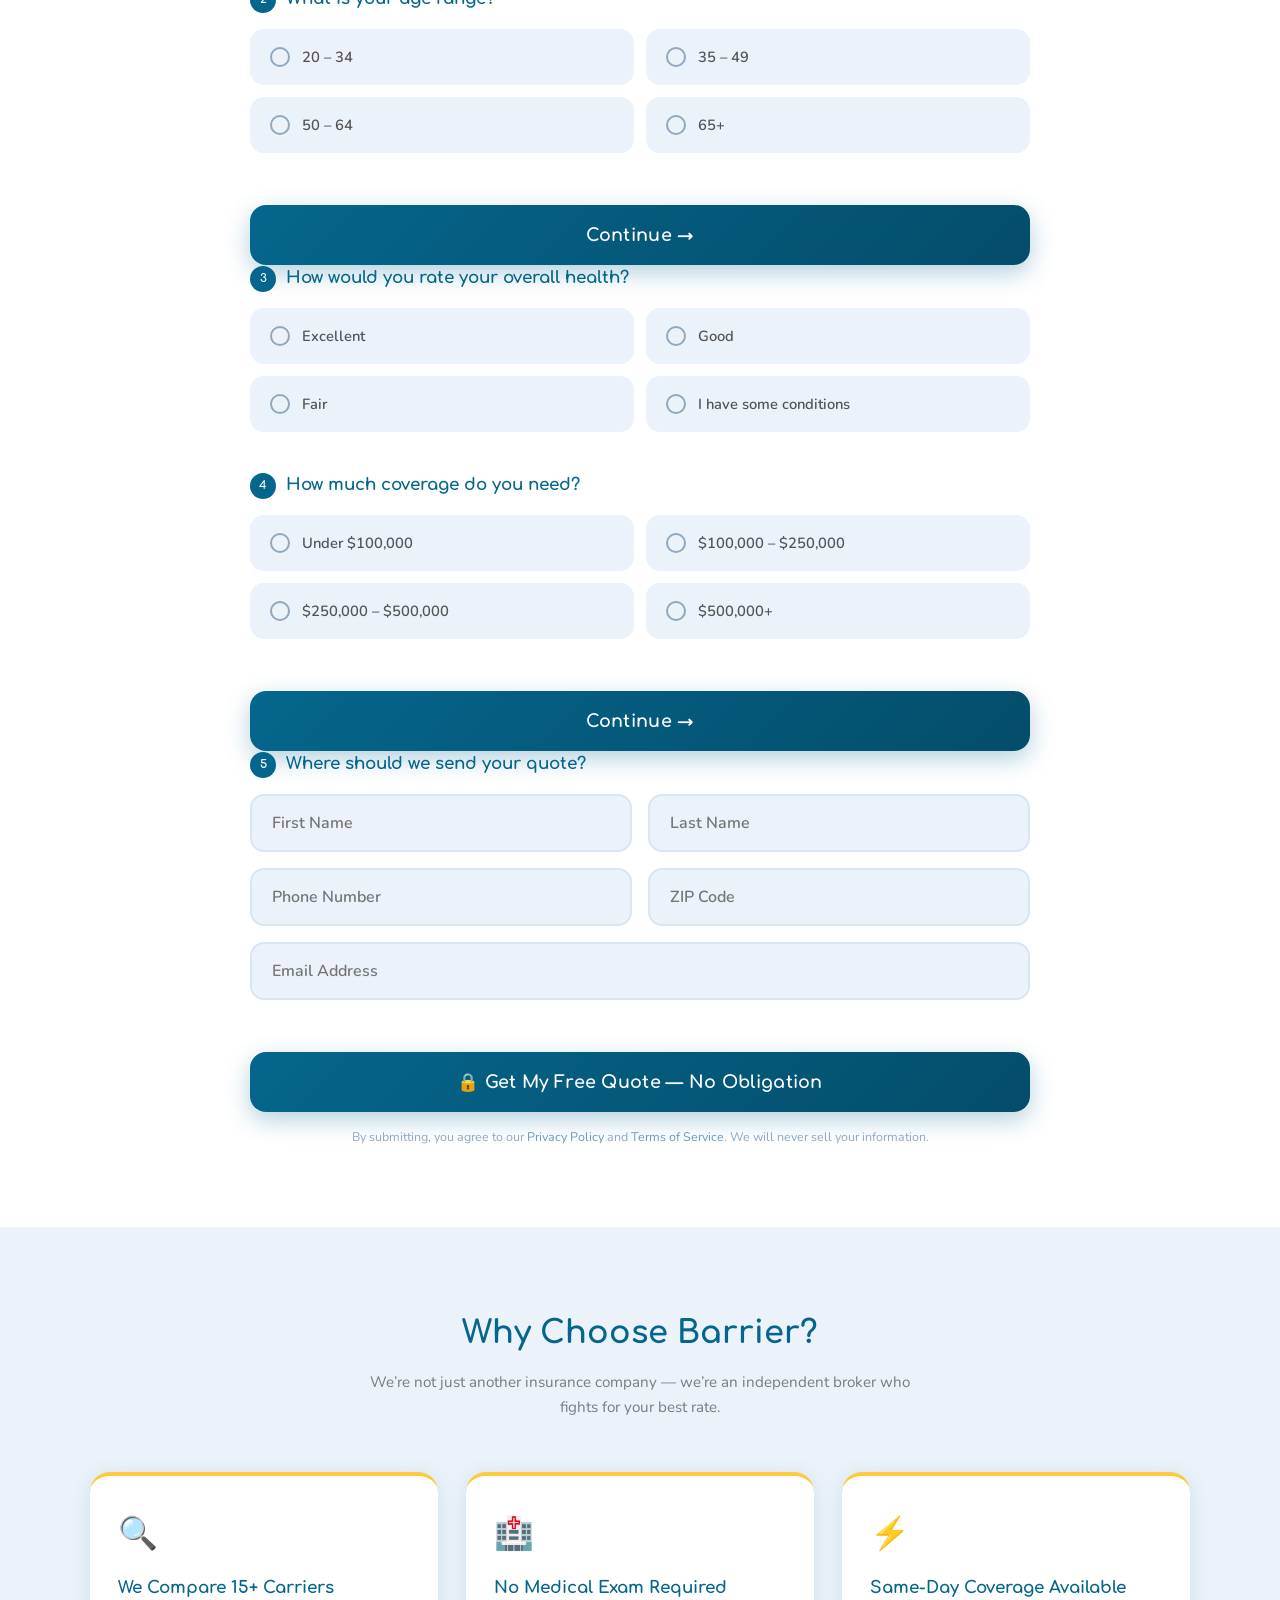
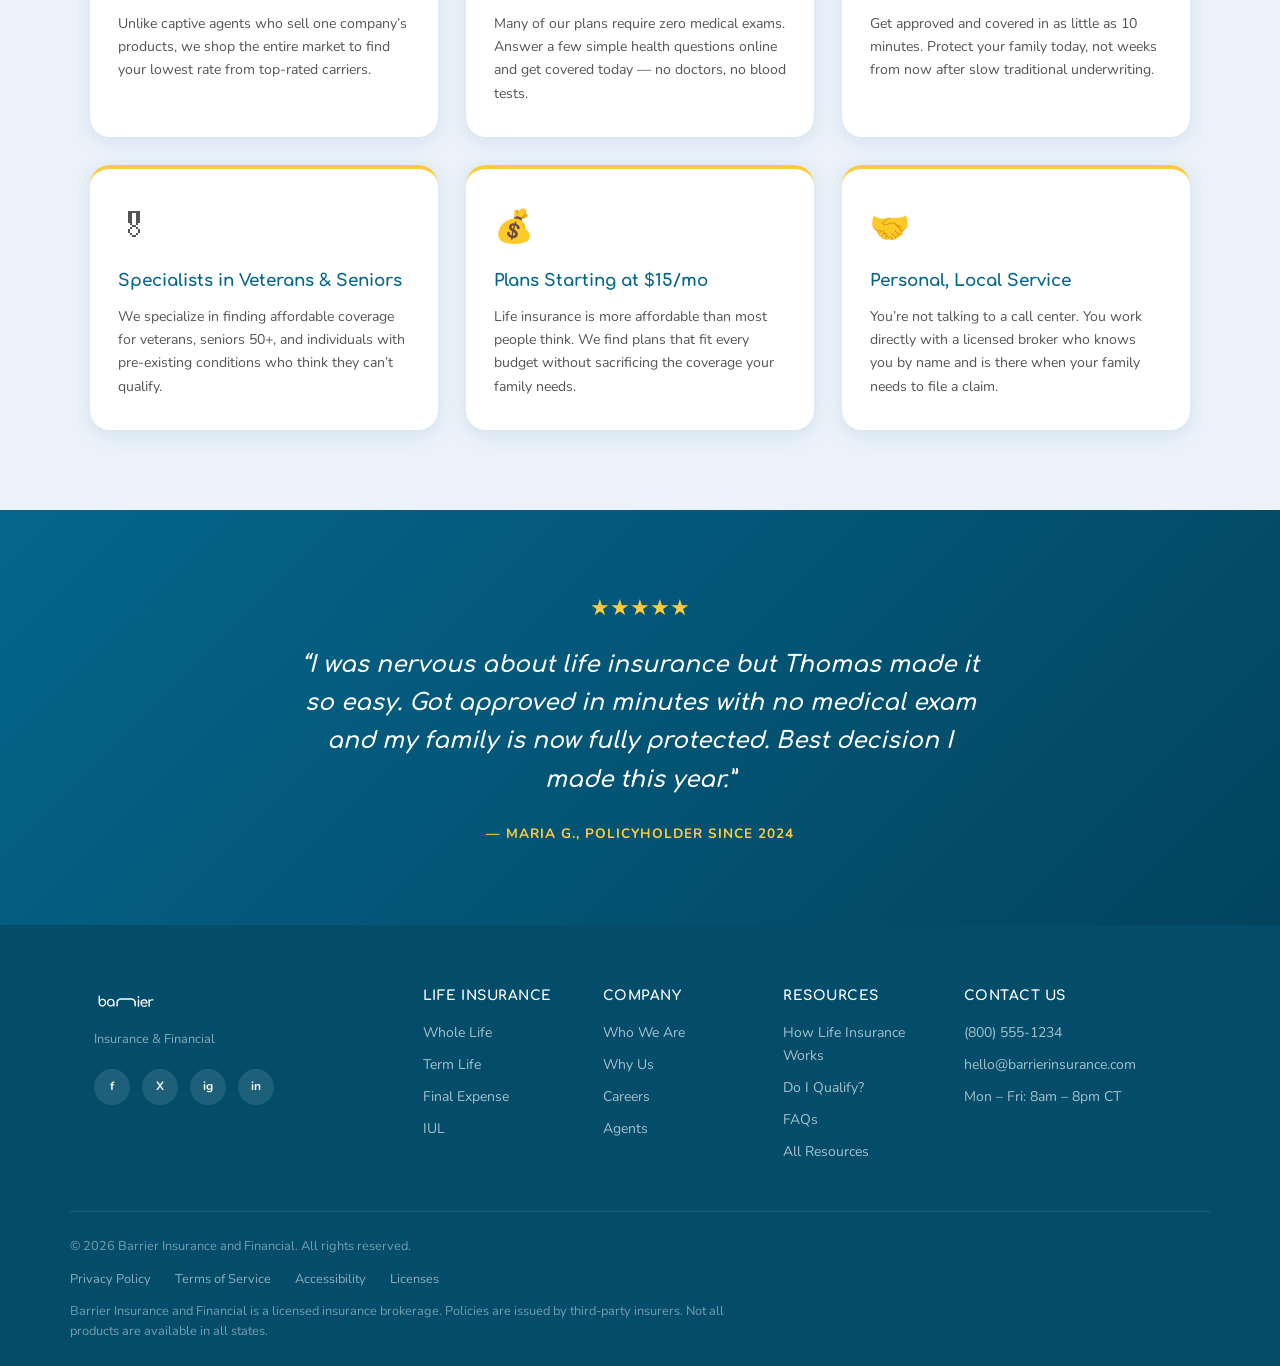
==== commit 102312ac: "Redesign homepage with new landing page layout - New hero: agent photo card, trust badges, headline " ====
--- a/index.html
+++ b/index.html
@@ -3,16 +3,16 @@
 <head>
   <meta charset="UTF-8" />
   <meta name="viewport" content="width=device-width, initial-scale=1.0" />
-  <title>Barrier Insurance and Financial</title>
+  <title>Barrier Insurance &amp; Financial — Get Your Free Quote</title>
   <link rel="stylesheet" href="styles.css" />
   <link href="https://fonts.googleapis.com/css2?family=Comfortaa:wght@400;500;600;700&family=Nunito:wght@300;400;500;600;700;800&display=swap" rel="stylesheet" />
 </head>
 <body>
 
-  <!-- NAV -->
+  <!-- NAV (preserved) -->
   <header class="nav-wrapper">
     <nav class="nav container">
-      <a href="#" class="nav-logo">
+      <a href="index.html" class="nav-logo">
         <img src="logo.svg" alt="Barrier Insurance and Financial" class="logo-img" />
       </a>
       <ul class="nav-links">
@@ -43,7 +43,7 @@
       </ul>
       <div class="nav-actions">
         <button class="btn-ghost">Log in</button>
-        <button class="btn-primary">Check my price</button>
+        <a href="#quote-form" class="btn-primary">Check my price</a>
       </div>
       <button class="nav-hamburger" id="menuToggle" aria-label="Open menu">&#9776;</button>
     </nav>
@@ -60,284 +60,203 @@
       <a href="#" class="mobile-sub">How Life Insurance Works</a>
       <a href="#" class="mobile-sub">Do I Qualify?</a>
       <a href="#" class="mobile-sub">All Resources</a>
-      <a href="#" class="mobile-cta">Check my price</a>
+      <a href="#quote-form" class="mobile-cta">Check my price</a>
     </div>
   </header>
 
   <!-- HERO -->
-  <section class="hero">
-    <div class="container hero-inner">
-      <div class="hero-content">
-        <div class="trust-badges">
-          <div class="badge">
-            <span class="badge-stars">&#9733;&#9733;&#9733;&#9733;&#9733;</span>
-            <span class="badge-label">BBB A+</span>
-          </div>
-          <div class="badge">
-            <span class="badge-stars">&#9733;&#9733;&#9733;&#9733;&#9733;</span>
-            <span class="badge-label">Trustpilot</span>
-          </div>
-          <div class="badge">
-            <span class="badge-stars">&#9733;&#9733;&#9733;&#9733;&#9733;</span>
-            <span class="badge-label">Google</span>
-          </div>
-        </div>
-        <h1 class="hero-headline">Protect your family<br />in minutes</h1>
-        <p class="hero-sub">Affordable life insurance with no medical exams. 100% online.</p>
-        <button class="btn-primary btn-large">Check my price</button>
-        <div class="hero-awards">
-          <div class="award-item">
-            <span class="award-icon">&#127942;</span>
-            <span>Best</span>
-          </div>
-          <div class="award-item">
-            <span class="award-icon">&#127941;</span>
-            <span>#1 Online</span>
-          </div>
-          <div class="award-item">
-            <span class="award-icon">&#9989;</span>
-            <span>Trusted</span>
-          </div>
-        </div>
-      </div>
-      <div class="hero-image">
-        <div class="hero-img-placeholder">
-          <div class="family-icon">&#128106;</div>
-          <p>Your family, protected.</p>
+  <section class="lp-hero" id="hero">
+    <div class="lp-hero-inner">
+      <div class="hero-left">
+        <div class="hero-badge">Licensed Independent Broker</div>
+        <h1>Life Insurance Coverage in Minutes &mdash; <em>No Medical Exam. No Hassle.</em></h1>
+        <p>Thomas Berrios compares 15+ top-rated carriers to find you the lowest possible rate. Serving veterans, seniors 50+, and individuals with disabilities nationwide.</p>
+        <div class="trust-row">
+          <div class="trust-item"><span class="trust-check">&#10003;</span> No Medical Exam</div>
+          <div class="trust-item"><span class="trust-check">&#10003;</span> Plans from $15/mo</div>
+          <div class="trust-item"><span class="trust-check">&#10003;</span> 15+ Carriers</div>
+          <div class="trust-item"><span class="trust-check">&#10003;</span> FL &middot; TX &middot; CA &amp; More</div>
+        </div>
+        <a href="#quote-form" class="btn-yellow btn-large lp-hero-cta">See If You Qualify &rarr;</a>
+      </div>
+      <div class="hero-right">
+        <div class="photo-card">
+          <div class="photo-tag">&#127885; Family First Life</div>
+          <div class="photo-img-placeholder"></div>
+          <div class="photo-overlay">
+            <div class="photo-name">Thomas Berrios</div>
+            <div class="photo-title">Licensed Insurance Broker</div>
+          </div>
         </div>
       </div>
     </div>
   </section>
 
-  <!-- REVIEWS -->
-  <section class="reviews section-padded">
-    <div class="container reviews-grid">
-      <div class="review-card">
-        <div class="review-source google">Google</div>
-        <div class="review-stars">&#9733;&#9733;&#9733;&#9733;&#9733;</div>
-        <p class="review-text">"Loved how easy it was to compare and customize the policy coverage amount!"</p>
-        <span class="reviewer">— Mike C.</span>
-      </div>
-      <div class="review-card">
-        <div class="review-source trustpilot">Trustpilot</div>
-        <div class="review-stars">&#9733;&#9733;&#9733;&#9733;&#9733;</div>
-        <p class="review-text">"Loved the bonus complimentary estate planning aids."</p>
-        <span class="reviewer">— S.L.</span>
-      </div>
-      <div class="review-card">
-        <div class="review-source google">Google</div>
-        <div class="review-stars">&#9733;&#9733;&#9733;&#9733;&#9733;</div>
-        <p class="review-text">"Barrier has brought so much relief knowing my family will be taken care of."</p>
-        <span class="reviewer">— Georgia D.</span>
+  <!-- QUOTE FORM -->
+  <section class="form-section" id="quote-form">
+    <div class="form-container">
+      <div class="form-header">
+        <h2>Get Your Free, No-Obligation Quote</h2>
+        <p>Takes under 2 minutes. No credit card or medical exam required.</p>
+      </div>
+
+      <div class="step-indicator">
+        <div class="step active" id="step-dot-1">
+          <div class="step-num">1</div>
+          <div class="step-label">Coverage</div>
+        </div>
+        <div class="step-line" id="step-line-1"></div>
+        <div class="step" id="step-dot-2">
+          <div class="step-num">2</div>
+          <div class="step-label">Health</div>
+        </div>
+        <div class="step-line" id="step-line-2"></div>
+        <div class="step" id="step-dot-3">
+          <div class="step-num">3</div>
+          <div class="step-label">Contact</div>
+        </div>
+      </div>
+
+      <form id="quoteForm">
+
+        <!-- Step 1: Coverage -->
+        <div class="form-step" id="form-step-1">
+          <div class="q-block">
+            <div class="q-label">
+              <span class="q-num">1</span>
+              What type of coverage are you looking for?
+            </div>
+            <div class="options-grid">
+              <button type="button" class="opt-btn">Term Life Insurance</button>
+              <button type="button" class="opt-btn">Whole Life Insurance</button>
+              <button type="button" class="opt-btn">Final Expense</button>
+              <button type="button" class="opt-btn">IUL (Indexed Universal Life)</button>
+            </div>
+          </div>
+          <div class="q-block">
+            <div class="q-label">
+              <span class="q-num">2</span>
+              What is your age range?
+            </div>
+            <div class="options-grid">
+              <button type="button" class="opt-btn">20 &ndash; 34</button>
+              <button type="button" class="opt-btn">35 &ndash; 49</button>
+              <button type="button" class="opt-btn">50 &ndash; 64</button>
+              <button type="button" class="opt-btn">65+</button>
+            </div>
+          </div>
+          <button type="button" class="submit-btn step-next">Continue &rarr;</button>
+        </div>
+
+        <!-- Step 2: Health -->
+        <div class="form-step" id="form-step-2">
+          <div class="q-block">
+            <div class="q-label">
+              <span class="q-num">3</span>
+              How would you rate your overall health?
+            </div>
+            <div class="options-grid">
+              <button type="button" class="opt-btn">Excellent</button>
+              <button type="button" class="opt-btn">Good</button>
+              <button type="button" class="opt-btn">Fair</button>
+              <button type="button" class="opt-btn">I have some conditions</button>
+            </div>
+          </div>
+          <div class="q-block">
+            <div class="q-label">
+              <span class="q-num">4</span>
+              How much coverage do you need?
+            </div>
+            <div class="options-grid">
+              <button type="button" class="opt-btn">Under $100,000</button>
+              <button type="button" class="opt-btn">$100,000 &ndash; $250,000</button>
+              <button type="button" class="opt-btn">$250,000 &ndash; $500,000</button>
+              <button type="button" class="opt-btn">$500,000+</button>
+            </div>
+          </div>
+          <button type="button" class="submit-btn step-next">Continue &rarr;</button>
+        </div>
+
+        <!-- Step 3: Contact -->
+        <div class="form-step" id="form-step-3">
+          <div class="q-block">
+            <div class="q-label">
+              <span class="q-num">5</span>
+              Where should we send your quote?
+            </div>
+            <div class="input-row">
+              <input type="text" class="input-field" placeholder="First Name" required />
+              <input type="text" class="input-field" placeholder="Last Name" required />
+            </div>
+            <div class="input-row" style="margin-top:16px">
+              <input type="tel" class="input-field" placeholder="Phone Number" required />
+              <input type="text" class="input-field" placeholder="ZIP Code" required />
+            </div>
+            <input type="email" class="input-field" placeholder="Email Address" required style="margin-top:16px" />
+          </div>
+          <button type="submit" class="submit-btn">&#128274; Get My Free Quote &mdash; No Obligation</button>
+          <p class="form-disclaimer">
+            By submitting, you agree to our <a href="#">Privacy Policy</a> and <a href="#">Terms of Service</a>.
+            We will never sell your information.
+          </p>
+        </div>
+
+      </form>
+
+      <!-- Success State -->
+      <div class="success-screen" id="successScreen">
+        <div class="success-icon">&#10003;</div>
+        <h2>You&rsquo;re All Set!</h2>
+        <p>Thomas will reach out within 24 hours with your personalized quote options. Check your email for a confirmation.</p>
       </div>
     </div>
   </section>
 
-  <!-- VALUE PROP -->
-  <section class="value-prop section-padded bg-light">
-    <div class="container text-center">
-      <h2 class="section-headline">#1 no-medical-exam, instant<br />life insurance provider</h2>
-      <div class="features-grid">
-        <div class="feature-card">
-          <div class="feature-icon">&#128337;</div>
-          <h3>Get covered in<br />10 minutes</h3>
-        </div>
-        <div class="feature-card">
-          <div class="feature-icon">&#128181;</div>
-          <h3>Up to $5 million<br />in coverage</h3>
-        </div>
-        <div class="feature-card">
-          <div class="feature-icon">&#128196;</div>
-          <h3>Free will &amp; trust<br />with $599</h3>
-        </div>
-        <div class="feature-card">
-          <div class="feature-icon">&#127381;</div>
-          <h3>Your best price from<br />multiple carriers</h3>
-        </div>
-      </div>
-      <button class="btn-primary btn-large">Check my price</button>
+  <!-- WHY BARRIER -->
+  <section class="why-section">
+    <div class="why-container">
+      <h2 class="section-title">Why Choose Barrier?</h2>
+      <p class="why-sub">We&rsquo;re not just another insurance company &mdash; we&rsquo;re an independent broker who fights for your best rate.</p>
+      <div class="why-grid">
+        <div class="why-card">
+          <span class="why-icon">&#128269;</span>
+          <h3>We Compare 15+ Carriers</h3>
+          <p>Unlike captive agents who sell one company&rsquo;s products, we shop the entire market to find your lowest rate from top-rated carriers.</p>
+        </div>
+        <div class="why-card">
+          <span class="why-icon">&#127973;</span>
+          <h3>No Medical Exam Required</h3>
+          <p>Many of our plans require zero medical exams. Answer a few simple health questions online and get covered today &mdash; no doctors, no blood tests.</p>
+        </div>
+        <div class="why-card">
+          <span class="why-icon">&#9889;</span>
+          <h3>Same-Day Coverage Available</h3>
+          <p>Get approved and covered in as little as 10 minutes. Protect your family today, not weeks from now after slow traditional underwriting.</p>
+        </div>
+        <div class="why-card">
+          <span class="why-icon">&#127894;</span>
+          <h3>Specialists in Veterans &amp; Seniors</h3>
+          <p>We specialize in finding affordable coverage for veterans, seniors 50+, and individuals with pre-existing conditions who think they can&rsquo;t qualify.</p>
+        </div>
+        <div class="why-card">
+          <span class="why-icon">&#128176;</span>
+          <h3>Plans Starting at $15/mo</h3>
+          <p>Life insurance is more affordable than most people think. We find plans that fit every budget without sacrificing the coverage your family needs.</p>
+        </div>
+        <div class="why-card">
+          <span class="why-icon">&#129309;</span>
+          <h3>Personal, Local Service</h3>
+          <p>You&rsquo;re not talking to a call center. You work directly with a licensed broker who knows you by name and is there when your family needs to file a claim.</p>
+        </div>
+      </div>
     </div>
   </section>
 
-  <!-- HOW IT WORKS -->
-  <section class="how-it-works section-padded">
-    <div class="container how-inner">
-      <div class="phone-mockup">
-        <div class="phone-frame">
-          <div class="phone-screen">
-            <div class="phone-logo">Barrier<span>.</span></div>
-            <div class="phone-form">
-              <div class="form-line"></div>
-              <div class="form-line short"></div>
-              <div class="form-line"></div>
-              <button class="phone-btn">Continue</button>
-            </div>
-          </div>
-        </div>
-      </div>
-      <div class="how-content">
-        <p class="how-label">How it works</p>
-        <h2>We calculate your rate<br />in real time, so you can<br />get covered in 10 minutes.</h2>
-        <p class="how-sub">Answer a few simple questions (no medical exam needed).</p>
-        <button class="btn-primary">Check my price</button>
-      </div>
-    </div>
-  </section>
-
-  <!-- COMPARISON TABLE -->
-  <section class="comparison section-padded bg-light">
-    <div class="container text-center">
-      <h2 class="section-headline">Life insurance made easy</h2>
-      <p class="section-sub">See how Barrier is changing the way people buy life insurance.</p>
-      <div class="table-wrapper">
-        <table class="comparison-table">
-          <thead>
-            <tr>
-              <th></th>
-              <th class="col-barrier">
-                <span class="table-logo">Barrier<span>.</span></span>
-              </th>
-              <th class="col-traditional">Traditional Insurance</th>
-            </tr>
-          </thead>
-          <tbody>
-            <tr>
-              <td>Instant underwriting</td>
-              <td><span class="check yes">&#10003;</span></td>
-              <td><span class="check no">&#10005;</span></td>
-            </tr>
-            <tr>
-              <td>No medical exams</td>
-              <td><span class="check yes">&#10003;</span></td>
-              <td><span class="check no">&#10005;</span></td>
-            </tr>
-            <tr>
-              <td>Same day coverage</td>
-              <td><span class="check yes">&#10003;</span></td>
-              <td><span class="check no">&#10005;</span></td>
-            </tr>
-            <tr>
-              <td>Free legal aid</td>
-              <td><span class="check yes">&#10003;</span></td>
-              <td><span class="check no">&#10005;</span></td>
-            </tr>
-            <tr>
-              <td>Trusted carriers</td>
-              <td><span class="check yes">&#10003;</span></td>
-              <td><span class="check yes">&#10003;</span></td>
-            </tr>
-          </tbody>
-        </table>
-      </div>
-      <button class="btn-primary btn-large">Check my price</button>
-    </div>
-  </section>
-
-  <!-- FREE WILLS & TRUSTS -->
-  <section class="wills section-padded bg-dark">
-    <div class="container wills-inner">
-      <div class="wills-content">
-        <h2>Free Wills &amp;<br />Trusts</h2>
-        <p>We've simplified estate planning so anyone can take care of it from their couch. Free with life insurance or can be purchased separately.</p>
-        <button class="btn-yellow">Learn more</button>
-      </div>
-      <div class="wills-image">
-        <div class="wills-img-placeholder">&#128081;</div>
-      </div>
-    </div>
-  </section>
-
-  <!-- FAQ -->
-  <section class="faq section-padded">
-    <div class="container">
-      <h2 class="section-headline text-center">FAQs</h2>
-      <div class="faq-list">
-        <div class="faq-item">
-          <button class="faq-question" aria-expanded="false">
-            What does life insurance cover?
-            <span class="faq-icon">+</span>
-          </button>
-          <div class="faq-answer">
-            <p>Life insurance provides a death benefit to your beneficiaries if you pass away during the policy term. It can cover expenses like mortgage payments, childcare, education, and everyday living costs.</p>
-          </div>
-        </div>
-        <div class="faq-item">
-          <button class="faq-question" aria-expanded="false">
-            What kind of life insurance does Barrier offer?
-            <span class="faq-icon">+</span>
-          </button>
-          <div class="faq-answer">
-            <p>Barrier offers term life insurance policies through multiple trusted carriers, giving you competitive rates with no medical exam required.</p>
-          </div>
-        </div>
-        <div class="faq-item">
-          <button class="faq-question" aria-expanded="false">
-            But I have insurance through my employer, isn't that enough?
-            <span class="faq-icon">+</span>
-          </button>
-          <div class="faq-answer">
-            <p>Employer-provided life insurance is a great benefit, but it's typically only 1–2x your salary, which often isn't enough. It also doesn't follow you if you change jobs.</p>
-          </div>
-        </div>
-        <div class="faq-item">
-          <button class="faq-question" aria-expanded="false">
-            Who is eligible to apply?
-            <span class="faq-icon">+</span>
-          </button>
-          <div class="faq-answer">
-            <p>U.S. residents between the ages of 20 and 65 are generally eligible to apply. Eligibility may vary depending on the carrier and state.</p>
-          </div>
-        </div>
-        <div class="faq-item">
-          <button class="faq-question" aria-expanded="false">
-            How much life insurance do I need?
-            <span class="faq-icon">+</span>
-          </button>
-          <div class="faq-answer">
-            <p>A common rule of thumb is 10–12x your annual income. However, your specific needs depend on your debts, dependents, and financial goals. Our tool helps you calculate the right amount.</p>
-          </div>
-        </div>
-        <div class="faq-item">
-          <button class="faq-question" aria-expanded="false">
-            Does Barrier offer a money-back guarantee?
-            <span class="faq-icon">+</span>
-          </button>
-          <div class="faq-answer">
-            <p>Yes. Most policies include a 30-day free look period. If you're not satisfied, you can cancel for a full refund of any premiums paid.</p>
-          </div>
-        </div>
-        <div class="faq-item">
-          <button class="faq-question" aria-expanded="false">
-            What makes Barrier different?
-            <span class="faq-icon">+</span>
-          </button>
-          <div class="faq-answer">
-            <p>We're an independent brokerage, which means we shop multiple carriers to find you the best rate — not just one company's offering. We also provide free wills and estate planning resources.</p>
-          </div>
-        </div>
-        <div class="faq-item">
-          <button class="faq-question" aria-expanded="false">
-            Can I speak with a real person?
-            <span class="faq-icon">+</span>
-          </button>
-          <div class="faq-answer">
-            <p>Absolutely. Our licensed agents are available by phone, email, or chat to walk you through your options at no cost.</p>
-          </div>
-        </div>
-      </div>
-      <div class="text-center" style="margin-top:2rem">
-        <button class="btn-outline">See all FAQs</button>
-      </div>
-    </div>
-  </section>
-
-  <!-- FINAL CTA -->
-  <section class="final-cta section-padded bg-dark">
-    <div class="container text-center">
-      <h2>Lock in your<br />best price today</h2>
-      <p>Over 40 years old? Your life insurance price will increase 8–10% every 6 months you wait to start coverage. Don't wait — protect your family now.</p>
-      <button class="btn-yellow btn-large">Check my price</button>
-    </div>
+  <!-- TESTIMONIAL -->
+  <section class="testimonial-section">
+    <div class="stars">&#9733;&#9733;&#9733;&#9733;&#9733;</div>
+    <blockquote>I was nervous about life insurance but Thomas made it so easy. Got approved in minutes with no medical exam and my family is now fully protected. Best decision I made this year.</blockquote>
+    <div class="testimonial-author">&mdash; Maria G., Policyholder since 2024</div>
   </section>
 
   <!-- FOOTER -->
@@ -368,8 +287,6 @@
           <li><a href="#">Who We Are</a></li>
           <li><a href="#">Why Us</a></li>
           <li><a href="#">Careers</a></li>
-          <li><a href="#">Press</a></li>
-          <li><a href="#">Partners</a></li>
           <li><a href="#">Agents</a></li>
         </ul>
       </div>
@@ -387,7 +304,7 @@
         <ul>
           <li><a href="tel:+18005551234">(800) 555-1234</a></li>
           <li><a href="mailto:hello@barrierinsurance.com">hello@barrierinsurance.com</a></li>
-          <li>Mon – Fri: 8am – 8pm CT</li>
+          <li>Mon &ndash; Fri: 8am &ndash; 8pm CT</li>
         </ul>
       </div>
     </div>
--- a/styles.css
+++ b/styles.css
@@ -932,3 +932,535 @@
   .estimate-form { grid-template-columns: 1fr; }
   .related-grid { grid-template-columns: 1fr; }
 }
+
+/* ============================================================
+   LANDING PAGE — Redesigned Homepage
+   ============================================================ */
+
+/* ---- LP HERO ---- */
+.lp-hero {
+  background: var(--off-white);
+  padding: 60px 0 80px;
+}
+.lp-hero-inner {
+  max-width: 1200px;
+  margin: 0 auto;
+  padding: 0 2rem;
+  display: grid;
+  grid-template-columns: 1fr 1fr;
+  gap: 60px;
+  align-items: center;
+  min-height: calc(100vh - 76px);
+}
+
+.hero-left {
+  display: flex;
+  flex-direction: column;
+  gap: 28px;
+}
+
+.hero-badge {
+  display: inline-flex;
+  align-items: center;
+  gap: 8px;
+  background: rgba(5,102,141,0.08);
+  color: var(--blue-primary);
+  font-family: 'Comfortaa', sans-serif;
+  font-size: 0.78rem;
+  font-weight: 700;
+  padding: 8px 16px;
+  border-radius: 50px;
+  border: 1.5px solid rgba(5,102,141,0.2);
+  width: fit-content;
+  letter-spacing: 0.5px;
+  text-transform: uppercase;
+}
+.hero-badge::before { content: '🛡️'; font-size: 0.9rem; }
+
+.hero-left h1 {
+  font-family: 'Comfortaa', sans-serif;
+  font-size: clamp(2rem, 3.5vw, 3rem);
+  font-weight: 700;
+  color: var(--blue-primary);
+  line-height: 1.2;
+}
+.hero-left h1 em {
+  font-style: normal;
+  color: var(--yellow);
+}
+.hero-left > p {
+  font-size: 1.05rem;
+  line-height: 1.7;
+  color: var(--text-body);
+  max-width: 480px;
+}
+
+.trust-row {
+  display: flex;
+  gap: 16px;
+  flex-wrap: wrap;
+}
+.trust-item {
+  display: flex;
+  align-items: center;
+  gap: 8px;
+  font-size: 0.85rem;
+  font-weight: 600;
+  color: var(--blue-primary);
+}
+.trust-check {
+  width: 22px;
+  height: 22px;
+  background: var(--yellow);
+  border-radius: 50%;
+  display: flex;
+  align-items: center;
+  justify-content: center;
+  font-size: 0.7rem;
+  color: var(--charcoal);
+  font-weight: 900;
+  flex-shrink: 0;
+}
+
+.lp-hero-cta { width: fit-content; }
+
+/* Photo Card */
+.hero-right {
+  display: flex;
+  justify-content: center;
+  align-items: center;
+}
+.photo-card {
+  position: relative;
+  width: 100%;
+  max-width: 380px;
+  border-radius: 28px;
+  overflow: hidden;
+  box-shadow: 0 30px 80px rgba(5,102,141,0.22), 0 0 0 6px var(--yellow);
+  aspect-ratio: 4/5;
+}
+.photo-img-placeholder {
+  width: 100%;
+  height: 100%;
+  background: linear-gradient(160deg, var(--blue-primary) 0%, #02445e 100%);
+  display: flex;
+  align-items: flex-end;
+  justify-content: center;
+  padding-bottom: 80px;
+}
+.photo-img-placeholder::before {
+  content: '👤';
+  font-size: 7rem;
+  opacity: 0.25;
+  margin-bottom: 20px;
+}
+.photo-card img {
+  width: 100%;
+  height: 100%;
+  object-fit: cover;
+  object-position: top center;
+  display: block;
+}
+.photo-overlay {
+  position: absolute;
+  bottom: 0;
+  left: 0;
+  right: 0;
+  background: linear-gradient(to top, rgba(5,102,141,0.95) 0%, transparent 70%);
+  padding: 48px 24px 24px;
+}
+.photo-name {
+  font-family: 'Comfortaa', sans-serif;
+  font-size: 1.25rem;
+  font-weight: 700;
+  color: var(--white);
+}
+.photo-title {
+  font-size: 0.82rem;
+  color: var(--yellow);
+  font-weight: 600;
+  margin-top: 4px;
+  letter-spacing: 0.3px;
+}
+.photo-tag {
+  position: absolute;
+  top: 20px;
+  right: -8px;
+  background: var(--yellow);
+  color: var(--charcoal);
+  font-family: 'Comfortaa', sans-serif;
+  font-size: 0.72rem;
+  font-weight: 700;
+  padding: 8px 18px 8px 14px;
+  border-radius: 6px 0 0 6px;
+  box-shadow: -4px 4px 12px rgba(0,0,0,0.15);
+  letter-spacing: 0.3px;
+  z-index: 2;
+}
+
+/* ---- QUOTE FORM ---- */
+.form-section {
+  background: var(--white);
+  padding: 80px 1.5rem;
+}
+.form-container { max-width: 780px; margin: 0 auto; }
+.form-header {
+  text-align: center;
+  margin-bottom: 48px;
+}
+.form-header h2 {
+  font-family: 'Comfortaa', sans-serif;
+  font-size: clamp(1.6rem, 3vw, 2.2rem);
+  color: var(--blue-primary);
+  font-weight: 700;
+  margin-bottom: 12px;
+}
+.form-header p {
+  font-size: 1rem;
+  color: var(--text-body);
+  opacity: 0.75;
+  max-width: 520px;
+  margin: 0 auto;
+  line-height: 1.6;
+}
+
+/* Step Indicator */
+.step-indicator {
+  display: flex;
+  align-items: center;
+  justify-content: center;
+  margin-bottom: 48px;
+}
+.step {
+  display: flex;
+  flex-direction: column;
+  align-items: center;
+  gap: 6px;
+}
+.step-num {
+  width: 36px;
+  height: 36px;
+  border-radius: 50%;
+  background: var(--off-white);
+  border: 2px solid var(--gray-light);
+  display: flex;
+  align-items: center;
+  justify-content: center;
+  font-family: 'Comfortaa', sans-serif;
+  font-size: 0.8rem;
+  font-weight: 700;
+  color: var(--gray-mid);
+  transition: all 0.3s;
+}
+.step.active .step-num { background: var(--blue-primary); border-color: var(--blue-primary); color: var(--white); }
+.step.done .step-num   { background: var(--yellow);       border-color: var(--yellow);       color: var(--charcoal); }
+.step-label {
+  font-size: 0.68rem;
+  font-weight: 600;
+  color: var(--gray-mid);
+  text-transform: uppercase;
+  letter-spacing: 0.5px;
+}
+.step.active .step-label { color: var(--blue-primary); }
+.step.done .step-label   { color: var(--yellow-dark); }
+.step-line {
+  width: 80px;
+  height: 2px;
+  background: var(--gray-light);
+  margin-bottom: 22px;
+  flex-shrink: 0;
+  transition: background 0.3s;
+}
+.step-line.done { background: var(--yellow); }
+
+/* Question Blocks */
+.q-block {
+  margin-bottom: 40px;
+  animation: lpFadeUp 0.4s ease both;
+}
+@keyframes lpFadeUp {
+  from { opacity: 0; transform: translateY(16px); }
+  to   { opacity: 1; transform: translateY(0); }
+}
+.q-label {
+  font-family: 'Comfortaa', sans-serif;
+  font-size: 1.05rem;
+  font-weight: 700;
+  color: var(--blue-primary);
+  margin-bottom: 16px;
+  display: flex;
+  align-items: flex-start;
+  gap: 10px;
+}
+.q-num {
+  background: var(--blue-primary);
+  color: var(--white);
+  width: 26px;
+  height: 26px;
+  border-radius: 50%;
+  display: inline-flex;
+  align-items: center;
+  justify-content: center;
+  font-size: 0.72rem;
+  font-weight: 700;
+  flex-shrink: 0;
+  margin-top: 1px;
+}
+
+.options-grid {
+  display: grid;
+  grid-template-columns: 1fr 1fr;
+  gap: 12px;
+}
+
+.opt-btn {
+  background: var(--off-white);
+  border: 2px solid transparent;
+  border-radius: 14px;
+  padding: 16px 18px;
+  text-align: left;
+  cursor: pointer;
+  font-family: 'Nunito', sans-serif;
+  font-size: 0.92rem;
+  font-weight: 600;
+  color: var(--text-dark);
+  transition: all 0.2s;
+  display: flex;
+  align-items: center;
+  gap: 12px;
+}
+.opt-btn::before {
+  content: '';
+  width: 20px;
+  height: 20px;
+  border-radius: 50%;
+  border: 2px solid var(--gray-mid);
+  flex-shrink: 0;
+  transition: all 0.2s;
+}
+.opt-btn:hover {
+  border-color: var(--blue-light);
+  background: rgba(104,154,189,0.08);
+  transform: translateY(-1px);
+}
+.opt-btn.selected {
+  border-color: var(--blue-primary);
+  background: rgba(5,102,141,0.06);
+  color: var(--blue-primary);
+}
+.opt-btn.selected::before {
+  background: var(--blue-primary);
+  border-color: var(--blue-primary);
+  box-shadow: inset 0 0 0 4px var(--white);
+}
+
+.input-field {
+  width: 100%;
+  padding: 16px 20px;
+  border: 2px solid var(--gray-light);
+  border-radius: 14px;
+  font-family: 'Nunito', sans-serif;
+  font-size: 1rem;
+  font-weight: 600;
+  color: var(--text-dark);
+  background: var(--off-white);
+  transition: border-color 0.2s, box-shadow 0.2s;
+  outline: none;
+}
+.input-field:focus {
+  border-color: var(--blue-primary);
+  box-shadow: 0 0 0 4px rgba(5,102,141,0.1);
+  background: var(--white);
+}
+
+.input-row {
+  display: grid;
+  grid-template-columns: 1fr 1fr;
+  gap: 16px;
+}
+
+.submit-btn {
+  width: 100%;
+  background: linear-gradient(135deg, var(--blue-primary) 0%, var(--blue-dark) 100%);
+  color: var(--white);
+  font-family: 'Comfortaa', sans-serif;
+  font-size: 1.1rem;
+  font-weight: 700;
+  padding: 20px 40px;
+  border: none;
+  border-radius: 16px;
+  cursor: pointer;
+  margin-top: 12px;
+  transition: transform 0.2s, box-shadow 0.2s;
+  letter-spacing: 0.3px;
+  box-shadow: 0 8px 24px rgba(5,102,141,0.3);
+}
+.submit-btn:hover {
+  transform: translateY(-2px);
+  box-shadow: 0 14px 32px rgba(5,102,141,0.38);
+}
+.submit-btn:active { transform: translateY(0); }
+
+.form-disclaimer {
+  text-align: center;
+  margin-top: 16px;
+  font-size: 0.78rem;
+  color: var(--gray-mid);
+  line-height: 1.5;
+}
+.form-disclaimer a { color: var(--blue-light); text-decoration: none; }
+.form-disclaimer a:hover { text-decoration: underline; }
+
+/* Success Screen */
+.success-screen {
+  display: none;
+  text-align: center;
+  padding: 60px 20px;
+  animation: lpFadeUp 0.5s ease both;
+}
+.success-screen.visible { display: block; }
+.success-icon {
+  width: 80px;
+  height: 80px;
+  background: var(--yellow);
+  border-radius: 50%;
+  display: flex;
+  align-items: center;
+  justify-content: center;
+  font-size: 2.2rem;
+  font-weight: 700;
+  color: var(--charcoal);
+  margin: 0 auto 24px;
+}
+.success-screen h2 {
+  font-family: 'Comfortaa', sans-serif;
+  font-size: 1.8rem;
+  color: var(--blue-primary);
+  font-weight: 700;
+  margin-bottom: 12px;
+}
+.success-screen p {
+  font-size: 1rem;
+  color: var(--text-body);
+  max-width: 420px;
+  margin: 0 auto;
+  line-height: 1.65;
+}
+
+/* ---- WHY BARRIER ---- */
+.why-section {
+  background: var(--off-white);
+  padding: 80px 1.5rem;
+}
+.why-container { max-width: 1100px; margin: 0 auto; }
+
+.section-title {
+  font-family: 'Comfortaa', sans-serif;
+  font-size: clamp(1.5rem, 2.5vw, 2rem);
+  color: var(--blue-primary);
+  font-weight: 700;
+  text-align: center;
+  margin-bottom: 12px;
+}
+.why-sub {
+  text-align: center;
+  color: var(--text-body);
+  font-size: 0.95rem;
+  margin-bottom: 52px;
+  line-height: 1.65;
+  opacity: 0.75;
+  max-width: 560px;
+  margin-left: auto;
+  margin-right: auto;
+}
+.why-grid {
+  display: grid;
+  grid-template-columns: repeat(3, 1fr);
+  gap: 28px;
+}
+.why-card {
+  background: var(--white);
+  border-radius: 20px;
+  padding: 32px 28px;
+  box-shadow: var(--shadow);
+  transition: transform 0.2s, box-shadow 0.2s;
+  border-top: 4px solid var(--yellow);
+}
+.why-card:hover {
+  transform: translateY(-4px);
+  box-shadow: 0 12px 32px rgba(5,102,141,0.15);
+}
+.why-icon { font-size: 2rem; margin-bottom: 16px; display: block; }
+.why-card h3 {
+  font-family: 'Comfortaa', sans-serif;
+  font-size: 1.05rem;
+  color: var(--blue-primary);
+  font-weight: 700;
+  margin-bottom: 10px;
+}
+.why-card p {
+  font-size: 0.88rem;
+  line-height: 1.65;
+  color: var(--text-body);
+}
+
+/* ---- TESTIMONIAL ---- */
+.testimonial-section {
+  background: linear-gradient(135deg, var(--blue-primary) 0%, #02445e 100%);
+  padding: 80px 1.5rem;
+  text-align: center;
+}
+.testimonial-section .stars {
+  color: var(--yellow);
+  font-size: 1.4rem;
+  margin-bottom: 20px;
+}
+.testimonial-section blockquote {
+  font-family: 'Comfortaa', sans-serif;
+  font-size: clamp(1.1rem, 2vw, 1.45rem);
+  color: var(--white);
+  font-weight: 600;
+  max-width: 700px;
+  margin: 0 auto 24px;
+  line-height: 1.65;
+  font-style: italic;
+}
+.testimonial-section blockquote::before { content: '\201C'; }
+.testimonial-section blockquote::after  { content: '\201D'; }
+.testimonial-author {
+  color: var(--yellow);
+  font-size: 0.85rem;
+  font-weight: 700;
+  letter-spacing: 1px;
+  text-transform: uppercase;
+}
+
+/* ---- RESPONSIVE — LANDING PAGE ---- */
+@media (max-width: 960px) {
+  .why-grid { grid-template-columns: 1fr 1fr; }
+}
+
+@media (max-width: 860px) {
+  .lp-hero-inner {
+    grid-template-columns: 1fr;
+    padding: 0 1.5rem;
+    gap: 40px;
+    min-height: auto;
+  }
+  .hero-right { order: -1; }
+  .photo-card { max-width: 280px; margin: 0 auto; }
+  .hero-left h1 { text-align: center; }
+  .hero-left > p { text-align: center; margin: 0 auto; }
+  .trust-row { justify-content: center; }
+  .lp-hero-cta { margin: 0 auto; }
+}
+
+@media (max-width: 600px) {
+  .why-grid { grid-template-columns: 1fr; }
+  .options-grid { grid-template-columns: 1fr; }
+  .input-row { grid-template-columns: 1fr; }
+  .lp-hero { padding: 40px 0 60px; }
+  .form-section,
+  .why-section,
+  .testimonial-section { padding: 60px 1.5rem; }
+}
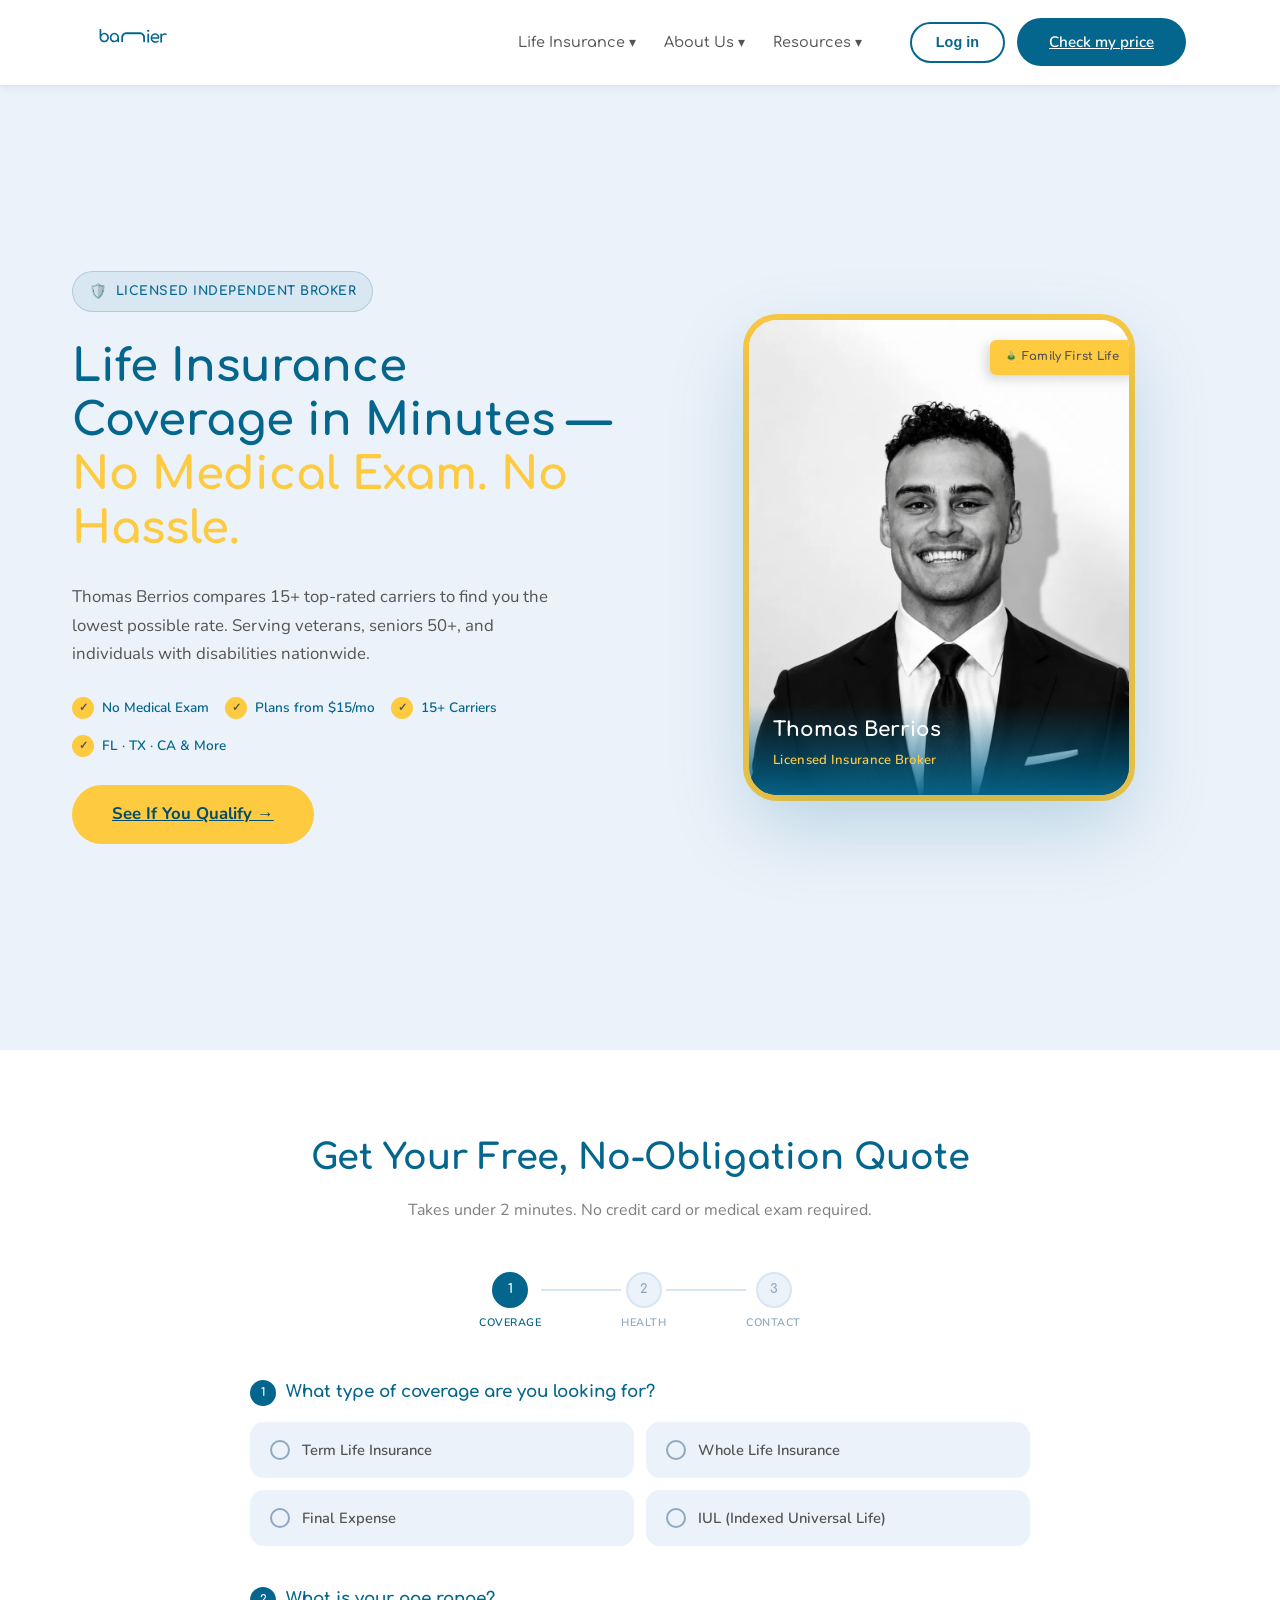
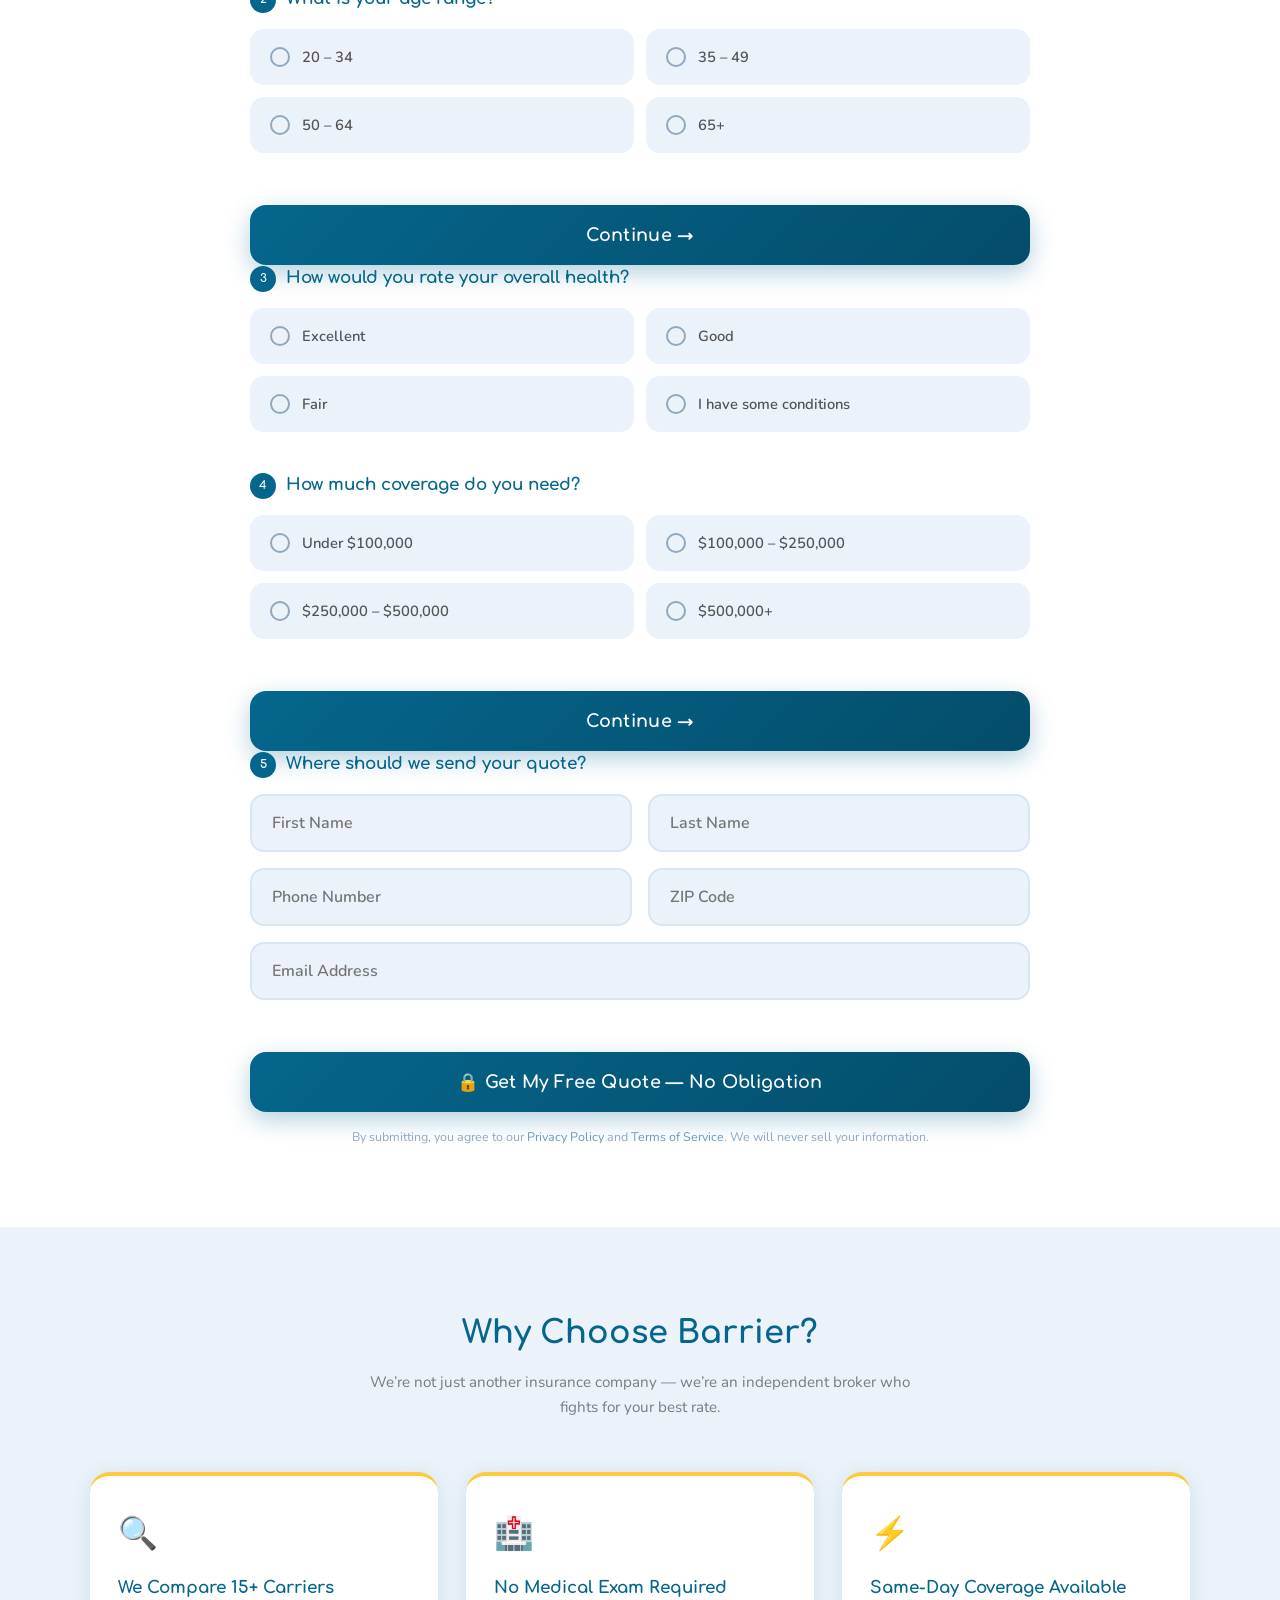
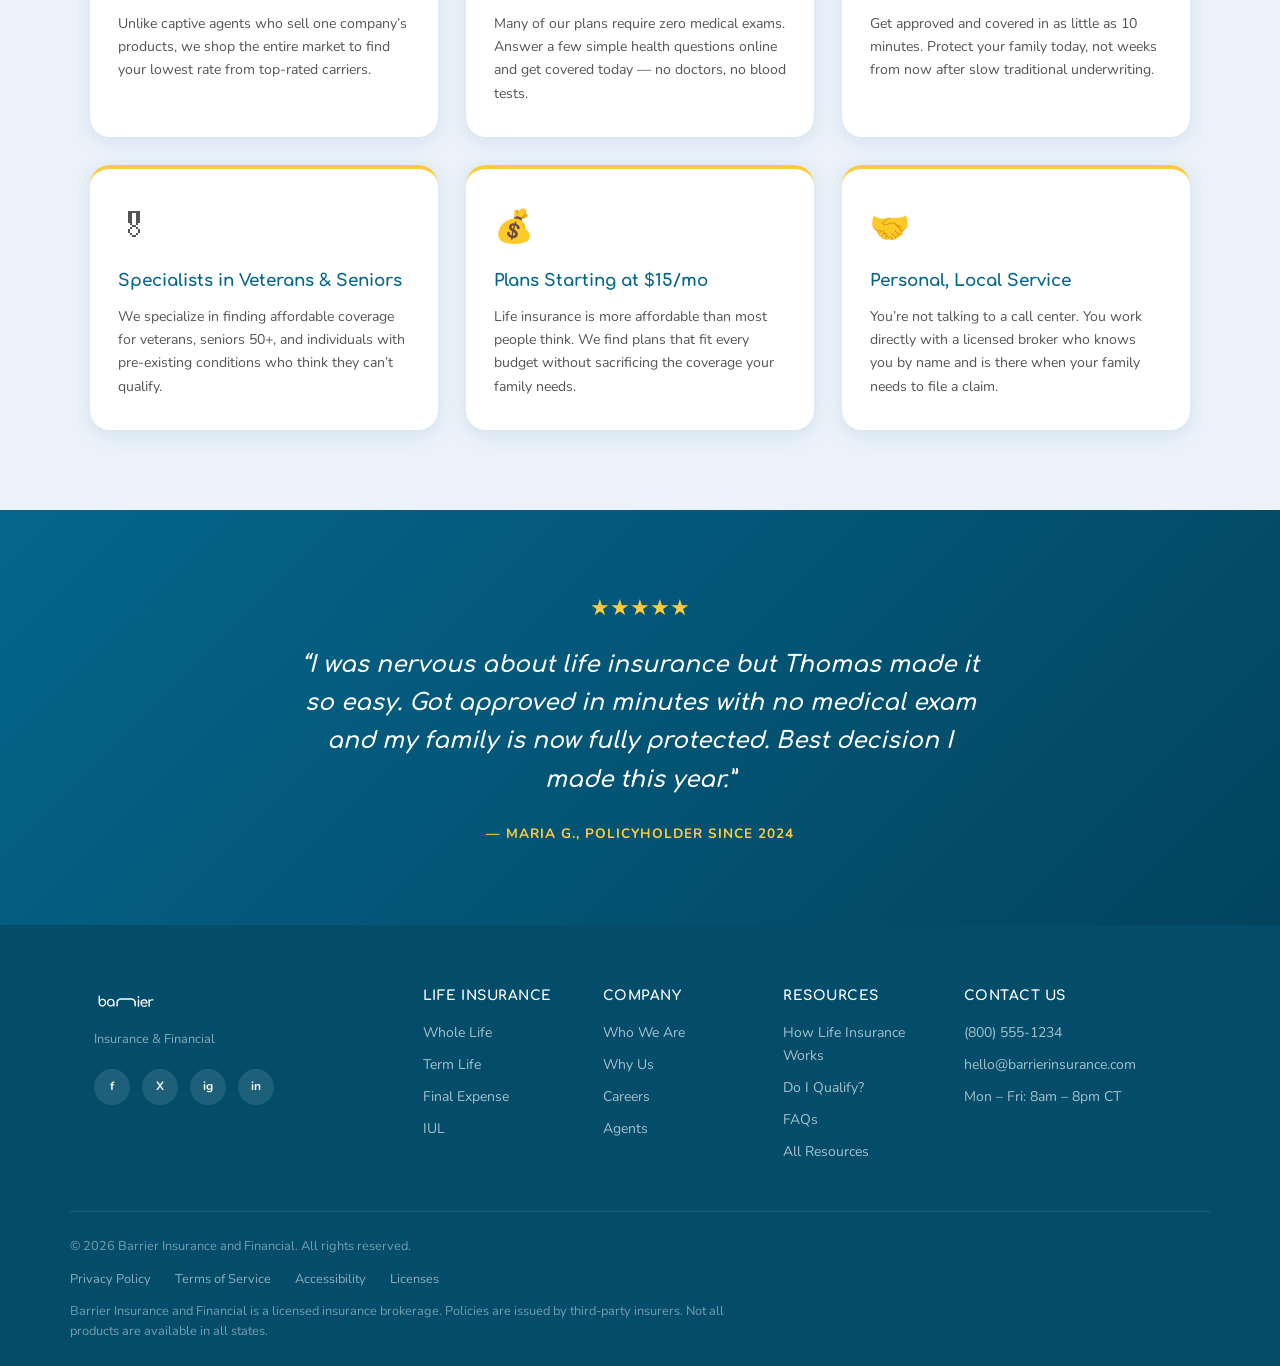
==== commit 00a95c1c: "Add Thomas's real photo to hero card Co-Authored-By: Claude Sonnet 4.6 <noreply@anthropic.com>" ====
--- a/index.html
+++ b/index.html
@@ -82,7 +82,7 @@
       <div class="hero-right">
         <div class="photo-card">
           <div class="photo-tag">&#127885; Family First Life</div>
-          <div class="photo-img-placeholder"></div>
+          <img src="imgs/thomas-profile.png" alt="Thomas Berrios — Licensed Insurance Broker" />
           <div class="photo-overlay">
             <div class="photo-name">Thomas Berrios</div>
             <div class="photo-title">Licensed Insurance Broker</div>
--- a/styles.css
+++ b/styles.css
@@ -1039,21 +1039,6 @@
   box-shadow: 0 30px 80px rgba(5,102,141,0.22), 0 0 0 6px var(--yellow);
   aspect-ratio: 4/5;
 }
-.photo-img-placeholder {
-  width: 100%;
-  height: 100%;
-  background: linear-gradient(160deg, var(--blue-primary) 0%, #02445e 100%);
-  display: flex;
-  align-items: flex-end;
-  justify-content: center;
-  padding-bottom: 80px;
-}
-.photo-img-placeholder::before {
-  content: '👤';
-  font-size: 7rem;
-  opacity: 0.25;
-  margin-bottom: 20px;
-}
 .photo-card img {
   width: 100%;
   height: 100%;
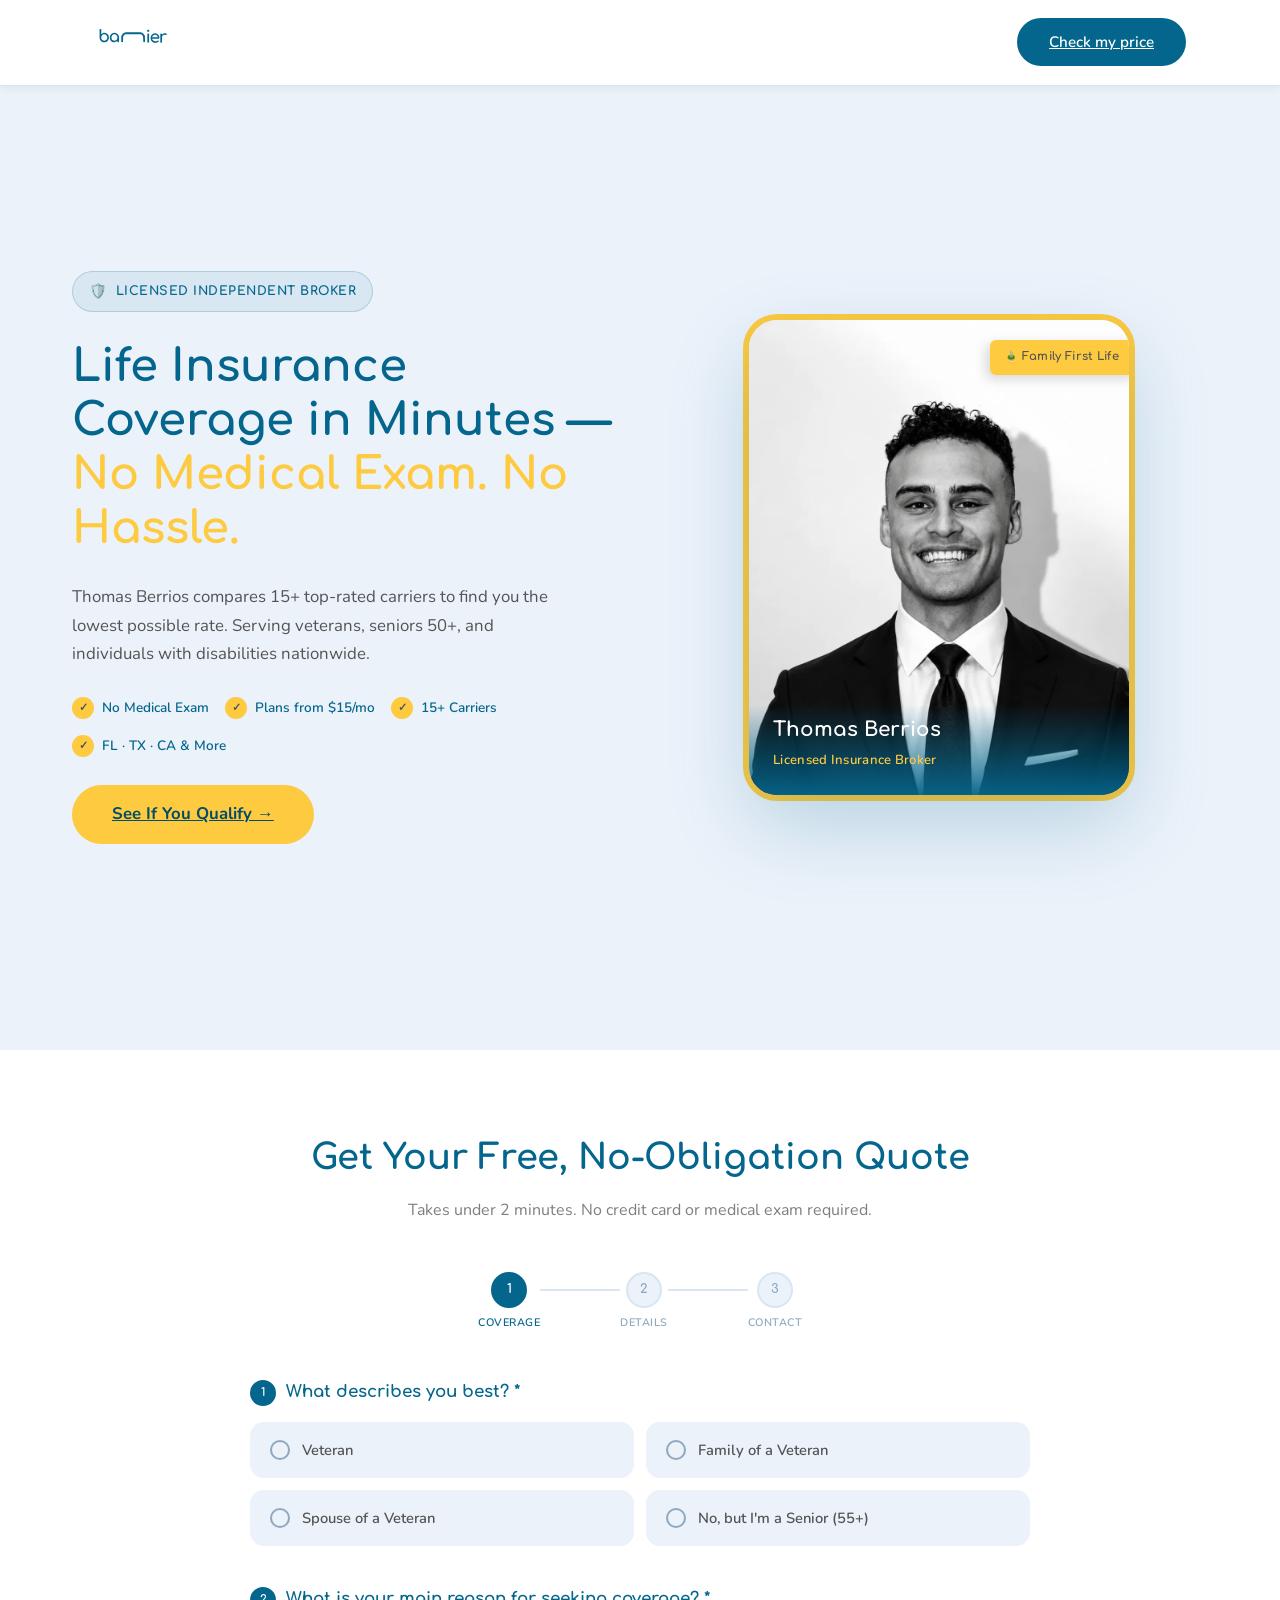
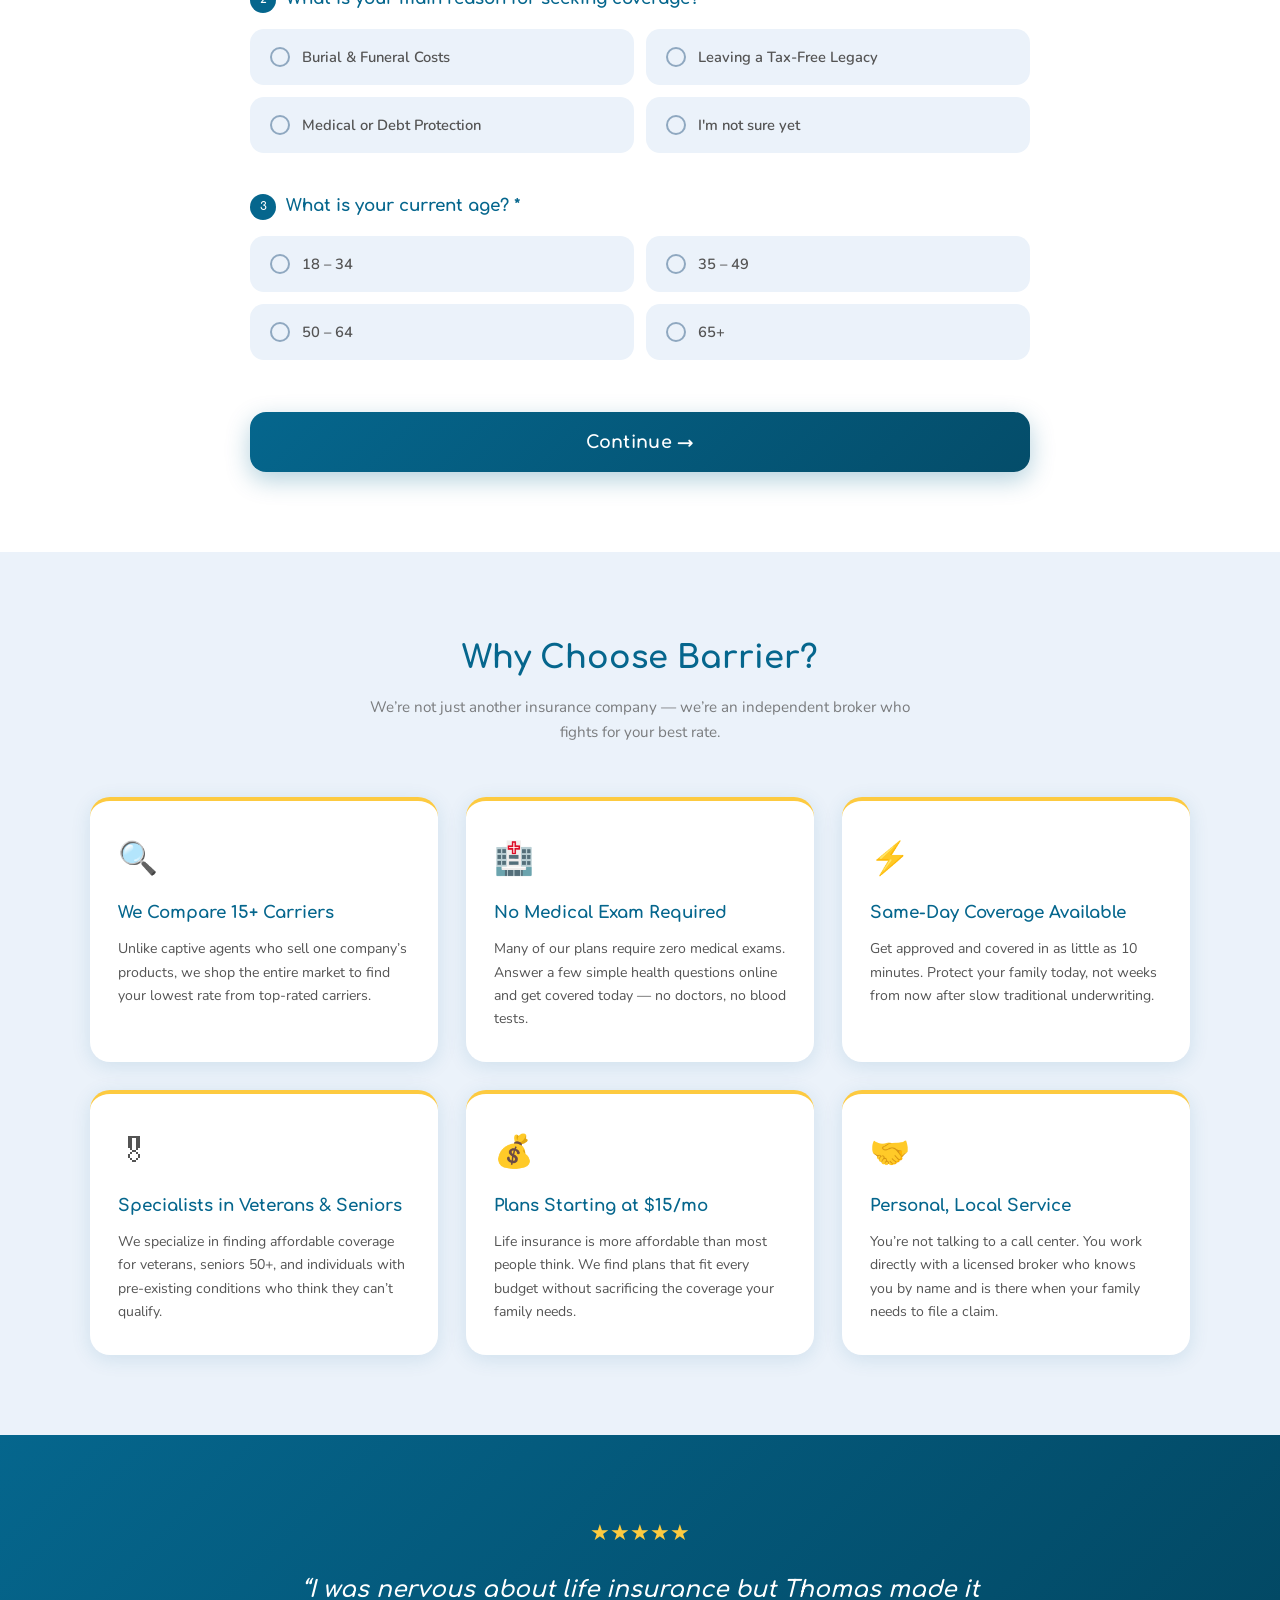
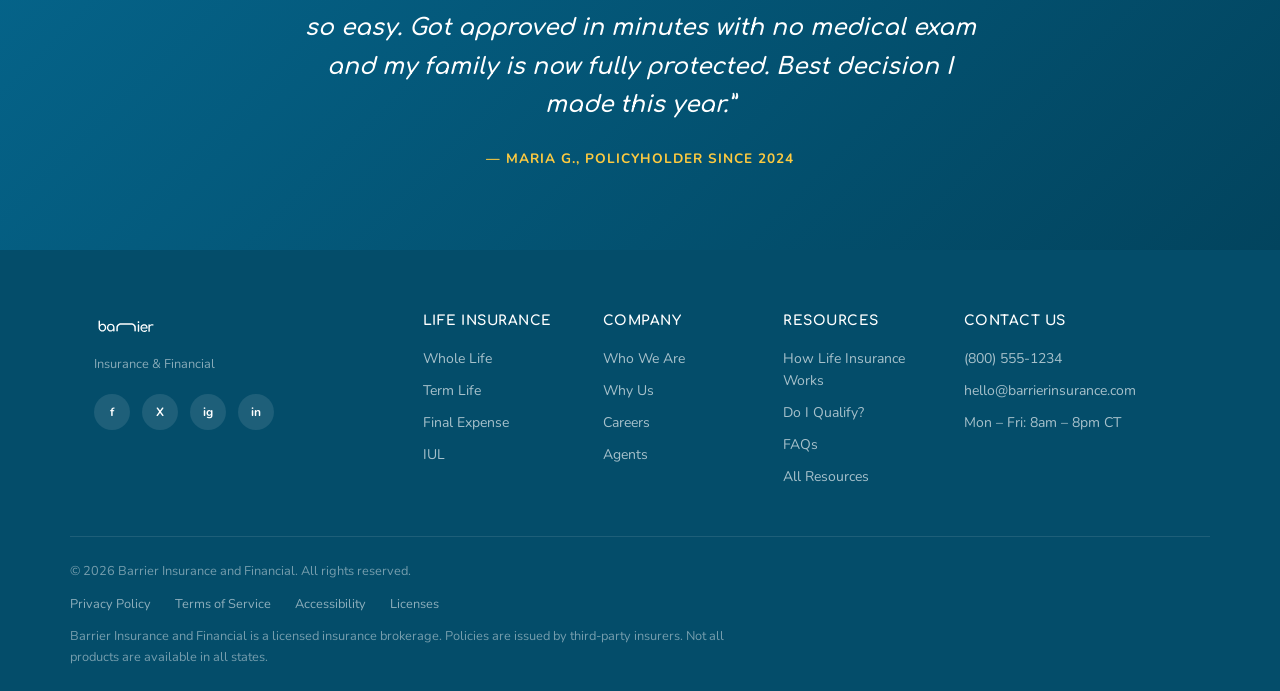
==== commit ffcf677c: "Add Ringy integration and updated form" ====
--- a/index.html
+++ b/index.html
@@ -9,59 +9,14 @@
 </head>
 <body>
 
-  <!-- NAV (preserved) -->
+  <!-- NAV -->
   <header class="nav-wrapper">
     <nav class="nav container">
       <a href="index.html" class="nav-logo">
         <img src="logo.svg" alt="Barrier Insurance and Financial" class="logo-img" />
       </a>
-      <ul class="nav-links">
-        <li class="nav-dropdown">
-          <a href="#">Life Insurance &#9662;</a>
-          <ul class="dropdown-menu">
-            <li><a href="whole-life.html">Whole Life</a></li>
-            <li><a href="term-life.html">Term Life</a></li>
-            <li><a href="final-expense.html">Final Expense</a></li>
-            <li><a href="iul.html">IUL</a></li>
-          </ul>
-        </li>
-        <li class="nav-dropdown">
-          <a href="#">About Us &#9662;</a>
-          <ul class="dropdown-menu">
-            <li><a href="#">Who We Are</a></li>
-            <li><a href="#">Why Us</a></li>
-          </ul>
-        </li>
-        <li class="nav-dropdown">
-          <a href="#">Resources &#9662;</a>
-          <ul class="dropdown-menu">
-            <li><a href="#">How Life Insurance Works</a></li>
-            <li><a href="#">Do I Qualify?</a></li>
-            <li><a href="#">All Resources</a></li>
-          </ul>
-        </li>
-      </ul>
-      <div class="nav-actions">
-        <button class="btn-ghost">Log in</button>
-        <a href="#quote-form" class="btn-primary">Check my price</a>
-      </div>
-      <button class="nav-hamburger" id="menuToggle" aria-label="Open menu">&#9776;</button>
+      <a href="index.html" class="btn-primary">Check my price</a>
     </nav>
-    <div class="mobile-menu" id="mobileMenu">
-      <span class="mobile-section">Life Insurance</span>
-      <a href="whole-life.html" class="mobile-sub">Whole Life</a>
-      <a href="term-life.html" class="mobile-sub">Term Life</a>
-      <a href="final-expense.html" class="mobile-sub">Final Expense</a>
-      <a href="iul.html" class="mobile-sub">IUL</a>
-      <span class="mobile-section">About Us</span>
-      <a href="#" class="mobile-sub">Who We Are</a>
-      <a href="#" class="mobile-sub">Why Us</a>
-      <span class="mobile-section">Resources</span>
-      <a href="#" class="mobile-sub">How Life Insurance Works</a>
-      <a href="#" class="mobile-sub">Do I Qualify?</a>
-      <a href="#" class="mobile-sub">All Resources</a>
-      <a href="#quote-form" class="mobile-cta">Check my price</a>
-    </div>
   </header>
 
   <!-- HERO -->
@@ -108,7 +63,7 @@
         <div class="step-line" id="step-line-1"></div>
         <div class="step" id="step-dot-2">
           <div class="step-num">2</div>
-          <div class="step-label">Health</div>
+          <div class="step-label">Details</div>
         </div>
         <div class="step-line" id="step-line-2"></div>
         <div class="step" id="step-dot-3">
@@ -124,22 +79,34 @@
           <div class="q-block">
             <div class="q-label">
               <span class="q-num">1</span>
-              What type of coverage are you looking for?
-            </div>
-            <div class="options-grid">
-              <button type="button" class="opt-btn">Term Life Insurance</button>
-              <button type="button" class="opt-btn">Whole Life Insurance</button>
-              <button type="button" class="opt-btn">Final Expense</button>
-              <button type="button" class="opt-btn">IUL (Indexed Universal Life)</button>
+              What describes you best? *
+            </div>
+            <div class="options-grid" data-field="coverageType" data-required="true">
+              <button type="button" class="opt-btn">Veteran</button>
+              <button type="button" class="opt-btn">Family of a Veteran</button>
+              <button type="button" class="opt-btn">Spouse of a Veteran</button>
+              <button type="button" class="opt-btn">No, but I'm a Senior (55+)</button>
             </div>
           </div>
           <div class="q-block">
             <div class="q-label">
               <span class="q-num">2</span>
-              What is your age range?
-            </div>
-            <div class="options-grid">
-              <button type="button" class="opt-btn">20 &ndash; 34</button>
+              What is your main reason for seeking coverage? *
+            </div>
+            <div class="options-grid" data-field="reason" data-required="true">
+              <button type="button" class="opt-btn">Burial &amp; Funeral Costs</button>
+              <button type="button" class="opt-btn">Leaving a Tax-Free Legacy</button>
+              <button type="button" class="opt-btn">Medical or Debt Protection</button>
+              <button type="button" class="opt-btn">I'm not sure yet</button>
+            </div>
+          </div>
+          <div class="q-block">
+            <div class="q-label">
+              <span class="q-num">3</span>
+              What is your current age? *
+            </div>
+            <div class="options-grid" data-field="age" data-required="true">
+              <button type="button" class="opt-btn">18 &ndash; 34</button>
               <button type="button" class="opt-btn">35 &ndash; 49</button>
               <button type="button" class="opt-btn">50 &ndash; 64</button>
               <button type="button" class="opt-btn">65+</button>
@@ -148,14 +115,14 @@
           <button type="button" class="submit-btn step-next">Continue &rarr;</button>
         </div>
 
-        <!-- Step 2: Health -->
-        <div class="form-step" id="form-step-2">
-          <div class="q-block">
-            <div class="q-label">
-              <span class="q-num">3</span>
-              How would you rate your overall health?
-            </div>
-            <div class="options-grid">
+        <!-- Step 2: Details -->
+        <div class="form-step" id="form-step-2" style="display:none">
+          <div class="q-block">
+            <div class="q-label">
+              <span class="q-num">4</span>
+              How would you describe your overall health in the last 2 years? *
+            </div>
+            <div class="options-grid" data-field="health" data-required="true">
               <button type="button" class="opt-btn">Excellent</button>
               <button type="button" class="opt-btn">Good</button>
               <button type="button" class="opt-btn">Fair</button>
@@ -164,35 +131,53 @@
           </div>
           <div class="q-block">
             <div class="q-label">
-              <span class="q-num">4</span>
-              How much coverage do you need?
-            </div>
-            <div class="options-grid">
-              <button type="button" class="opt-btn">Under $100,000</button>
-              <button type="button" class="opt-btn">$100,000 &ndash; $250,000</button>
-              <button type="button" class="opt-btn">$250,000 &ndash; $500,000</button>
-              <button type="button" class="opt-btn">$500,000+</button>
+              <span class="q-num">5</span>
+              Which monthly budget range best fits your financial goals for this protection? *
+            </div>
+            <div class="options-grid" data-field="budget" data-required="true">
+              <button type="button" class="opt-btn">$75 &ndash; $125 / month (Standard Coverage)</button>
+              <button type="button" class="opt-btn">$125 &ndash; $200 / month (Enhanced Coverage)</button>
+              <button type="button" class="opt-btn">$200+ / month (Maximum Peace of Mind / Legacy)</button>
+            </div>
+          </div>
+          <div class="q-block">
+            <div class="q-label">
+              <span class="q-num">6</span>
+              Who will be your beneficiary? *
+            </div>
+            <input type="text" id="beneficiary" class="input-field" placeholder="Enter beneficiary name" required />
+          </div>
+          <div class="q-block">
+            <div class="q-label">
+              <span class="q-num">7</span>
+              When are you looking to get coverage? *
+            </div>
+            <div class="options-grid" data-field="timeline" data-required="true">
+              <button type="button" class="opt-btn">Immediately (24hrs &ndash; 48hrs)</button>
+              <button type="button" class="opt-btn">Within a week</button>
+              <button type="button" class="opt-btn">Within the next 30 days</button>
+              <button type="button" class="opt-btn">Just researching</button>
             </div>
           </div>
           <button type="button" class="submit-btn step-next">Continue &rarr;</button>
         </div>
 
         <!-- Step 3: Contact -->
-        <div class="form-step" id="form-step-3">
-          <div class="q-block">
-            <div class="q-label">
-              <span class="q-num">5</span>
+        <div class="form-step" id="form-step-3" style="display:none">
+          <div class="q-block">
+            <div class="q-label">
+              <span class="q-num">8</span>
               Where should we send your quote?
             </div>
             <div class="input-row">
-              <input type="text" class="input-field" placeholder="First Name" required />
-              <input type="text" class="input-field" placeholder="Last Name" required />
+              <input type="text" id="firstName" class="input-field" placeholder="First Name" required />
+              <input type="text" id="lastName" class="input-field" placeholder="Last Name" required />
             </div>
             <div class="input-row" style="margin-top:16px">
-              <input type="tel" class="input-field" placeholder="Phone Number" required />
-              <input type="text" class="input-field" placeholder="ZIP Code" required />
-            </div>
-            <input type="email" class="input-field" placeholder="Email Address" required style="margin-top:16px" />
+              <input type="tel" id="phoneNumber" class="input-field" placeholder="Phone Number" required />
+              <input type="text" id="zipCode" class="input-field" placeholder="ZIP Code" required />
+            </div>
+            <input type="email" id="emailAddress" class="input-field" placeholder="Email Address" required style="margin-top:16px" />
           </div>
           <button type="submit" class="submit-btn">&#128274; Get My Free Quote &mdash; No Obligation</button>
           <p class="form-disclaimer">
--- a/styles.css
+++ b/styles.css
@@ -119,6 +119,7 @@
 .nav {
   display: flex;
   align-items: center;
+  justify-content: space-between;
   gap: 2rem;
   padding-top: 1rem;
   padding-bottom: 1rem;
@@ -1258,6 +1259,38 @@
   background: var(--white);
 }
 
+@keyframes shake {
+  0%, 100% { transform: translateX(0); }
+  20%       { transform: translateX(-6px); }
+  40%       { transform: translateX(6px); }
+  60%       { transform: translateX(-4px); }
+  80%       { transform: translateX(4px); }
+}
+
+.options-grid[data-error="true"] .opt-btn {
+  border-color: #e53e3e;
+  background: #fff5f5;
+}
+.options-grid[data-error="true"]::after {
+  content: 'Please select an option to continue.';
+  display: block;
+  grid-column: 1 / -1;
+  color: #e53e3e;
+  font-size: 0.8rem;
+  font-weight: 600;
+  margin-top: 4px;
+}
+.options-grid[data-error="true"] {
+  animation: shake 0.35s ease;
+}
+
+.input-field.input-error {
+  border-color: #e53e3e;
+  background: #fff5f5;
+  animation: shake 0.35s ease;
+}
+.input-field.input-error::placeholder { color: #e53e3e; }
+
 .input-row {
   display: grid;
   grid-template-columns: 1fr 1fr;
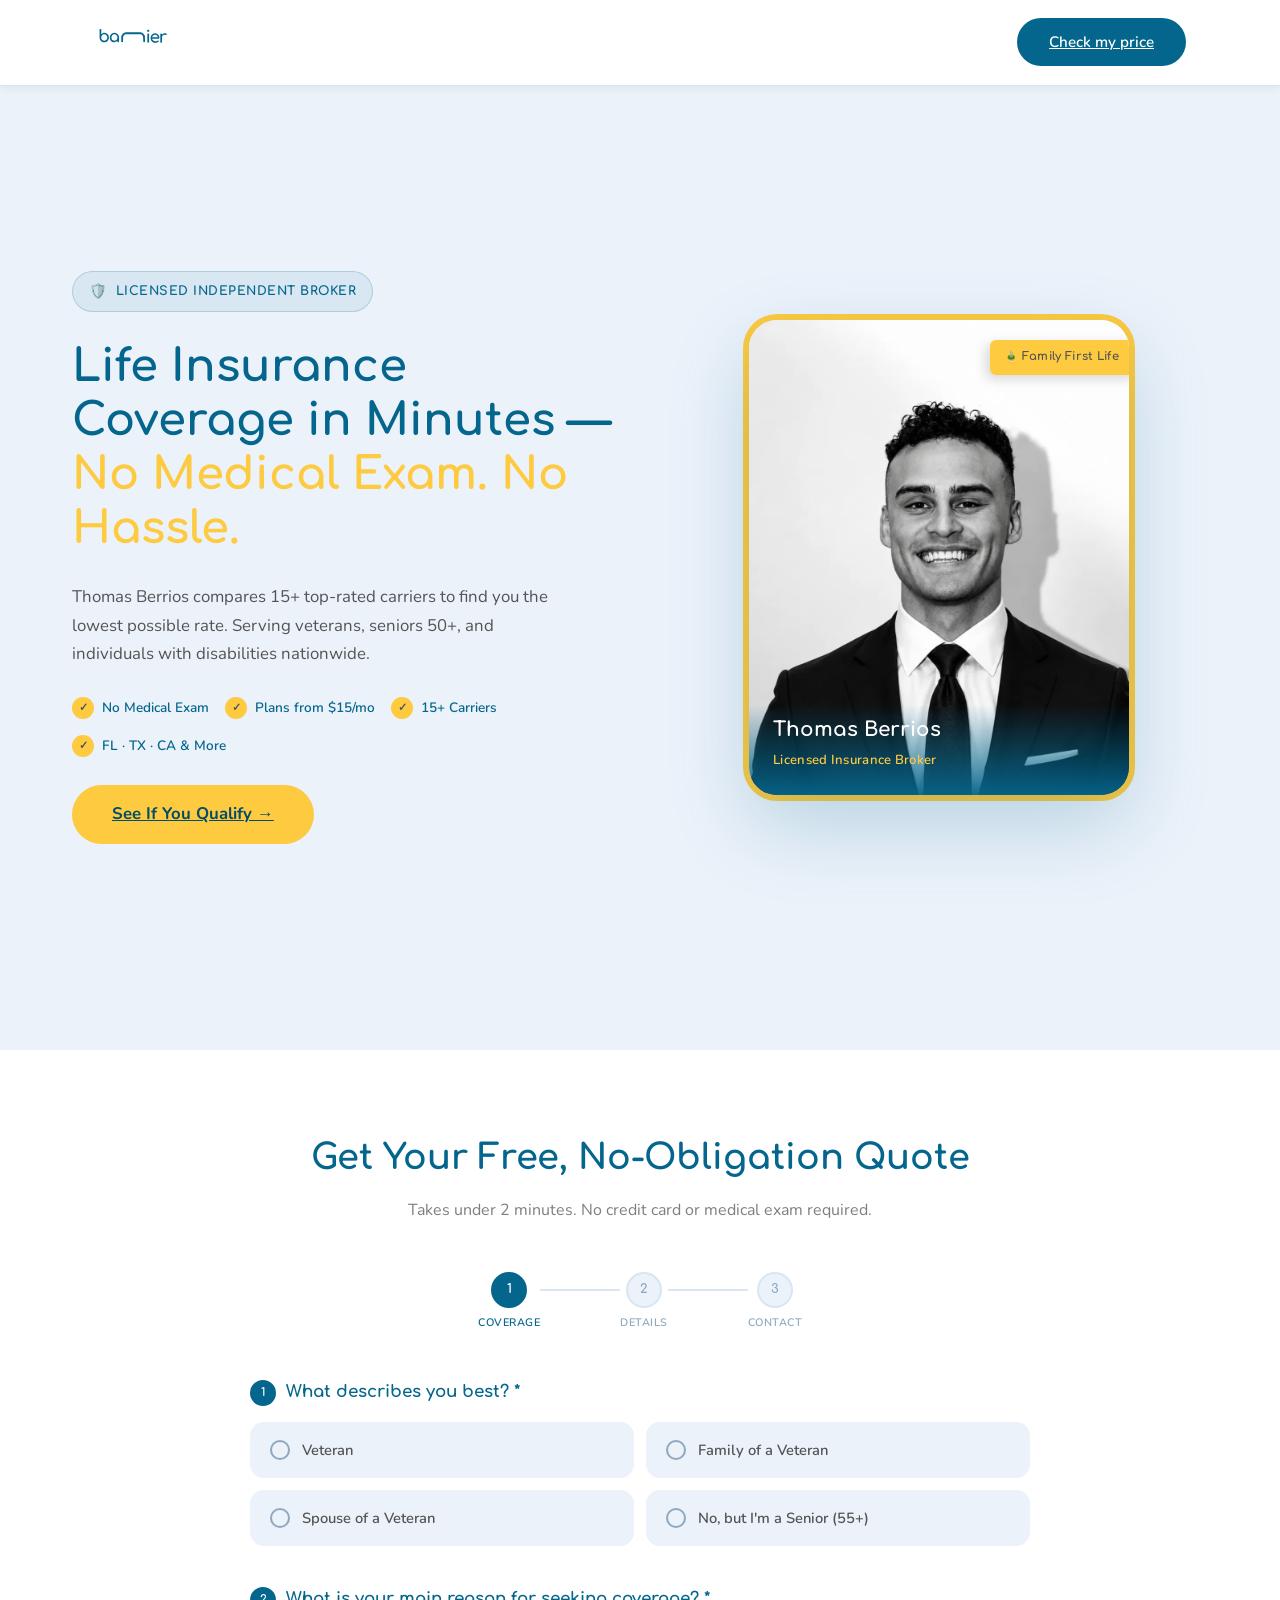
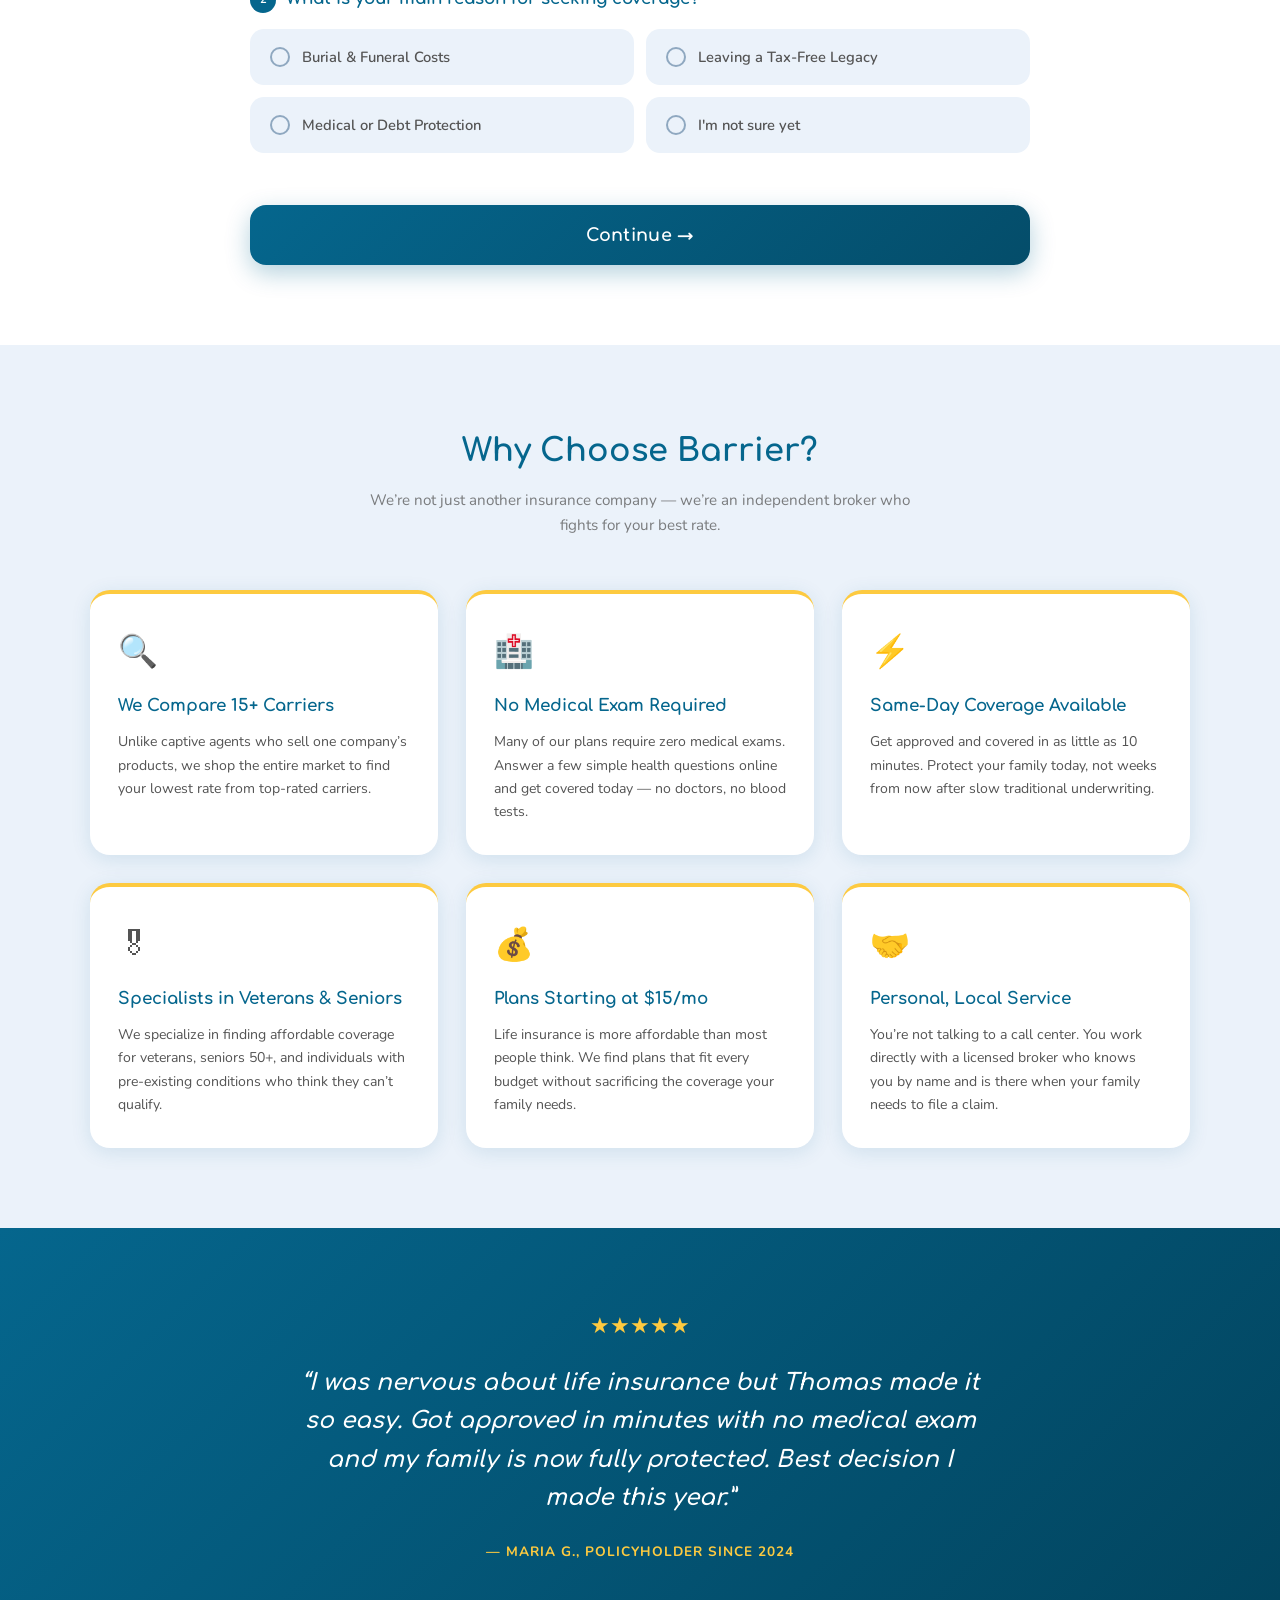
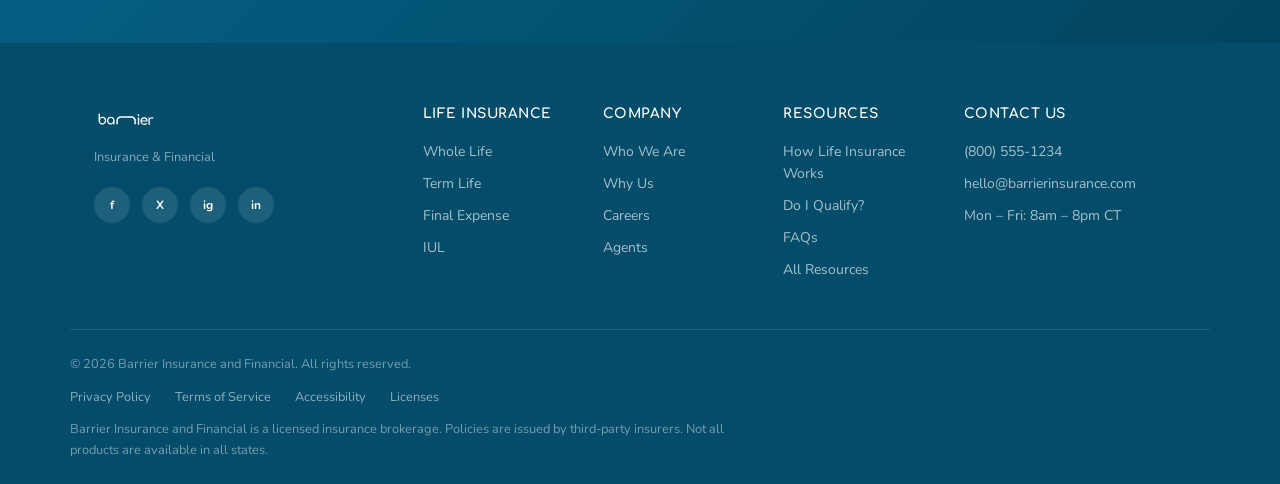
==== commit 28f20b30: "Update form questions, error validation, success CTA, favicon, and booking link - Replaced form ques" ====
--- a/index.html
+++ b/index.html
@@ -4,6 +4,7 @@
   <meta charset="UTF-8" />
   <meta name="viewport" content="width=device-width, initial-scale=1.0" />
   <title>Barrier Insurance &amp; Financial — Get Your Free Quote</title>
+  <link rel="icon" href="logo.svg" type="image/svg+xml" />
   <link rel="stylesheet" href="styles.css" />
   <link href="https://fonts.googleapis.com/css2?family=Comfortaa:wght@400;500;600;700&family=Nunito:wght@300;400;500;600;700;800&display=swap" rel="stylesheet" />
 </head>
@@ -100,18 +101,7 @@
               <button type="button" class="opt-btn">I'm not sure yet</button>
             </div>
           </div>
-          <div class="q-block">
-            <div class="q-label">
-              <span class="q-num">3</span>
-              What is your current age? *
-            </div>
-            <div class="options-grid" data-field="age" data-required="true">
-              <button type="button" class="opt-btn">18 &ndash; 34</button>
-              <button type="button" class="opt-btn">35 &ndash; 49</button>
-              <button type="button" class="opt-btn">50 &ndash; 64</button>
-              <button type="button" class="opt-btn">65+</button>
-            </div>
-          </div>
+          
           <button type="button" class="submit-btn step-next">Continue &rarr;</button>
         </div>
 
@@ -192,7 +182,11 @@
       <div class="success-screen" id="successScreen">
         <div class="success-icon">&#10003;</div>
         <h2>You&rsquo;re All Set!</h2>
-        <p>Thomas will reach out within 24 hours with your personalized quote options. Check your email for a confirmation.</p>
+        <p>Thomas will reach out within 24 hours with your personalized quote options. Want to connect sooner?</p>
+        <div class="success-cta-row">
+          <a href="sms:8135078715" class="btn-primary success-btn">&#128172; Text Me Now</a>
+          <a href="https://calendar.app.google/cRn1Cy1Y43CQQ3EU6" target="_blank" rel="noopener" class="btn-yellow success-btn">&#128197; Book a Call</a>
+        </div>
       </div>
     </div>
   </section>
--- a/styles.css
+++ b/styles.css
@@ -1361,8 +1361,21 @@
   font-size: 1rem;
   color: var(--text-body);
   max-width: 420px;
-  margin: 0 auto;
+  margin: 0 auto 32px;
   line-height: 1.65;
+}
+.success-cta-row {
+  display: flex;
+  gap: 16px;
+  justify-content: center;
+  flex-wrap: wrap;
+}
+.success-btn {
+  text-decoration: none;
+  padding: 14px 28px;
+  font-size: 1rem;
+  font-weight: 700;
+  border-radius: 50px;
 }
 
 /* ---- WHY BARRIER ---- */
